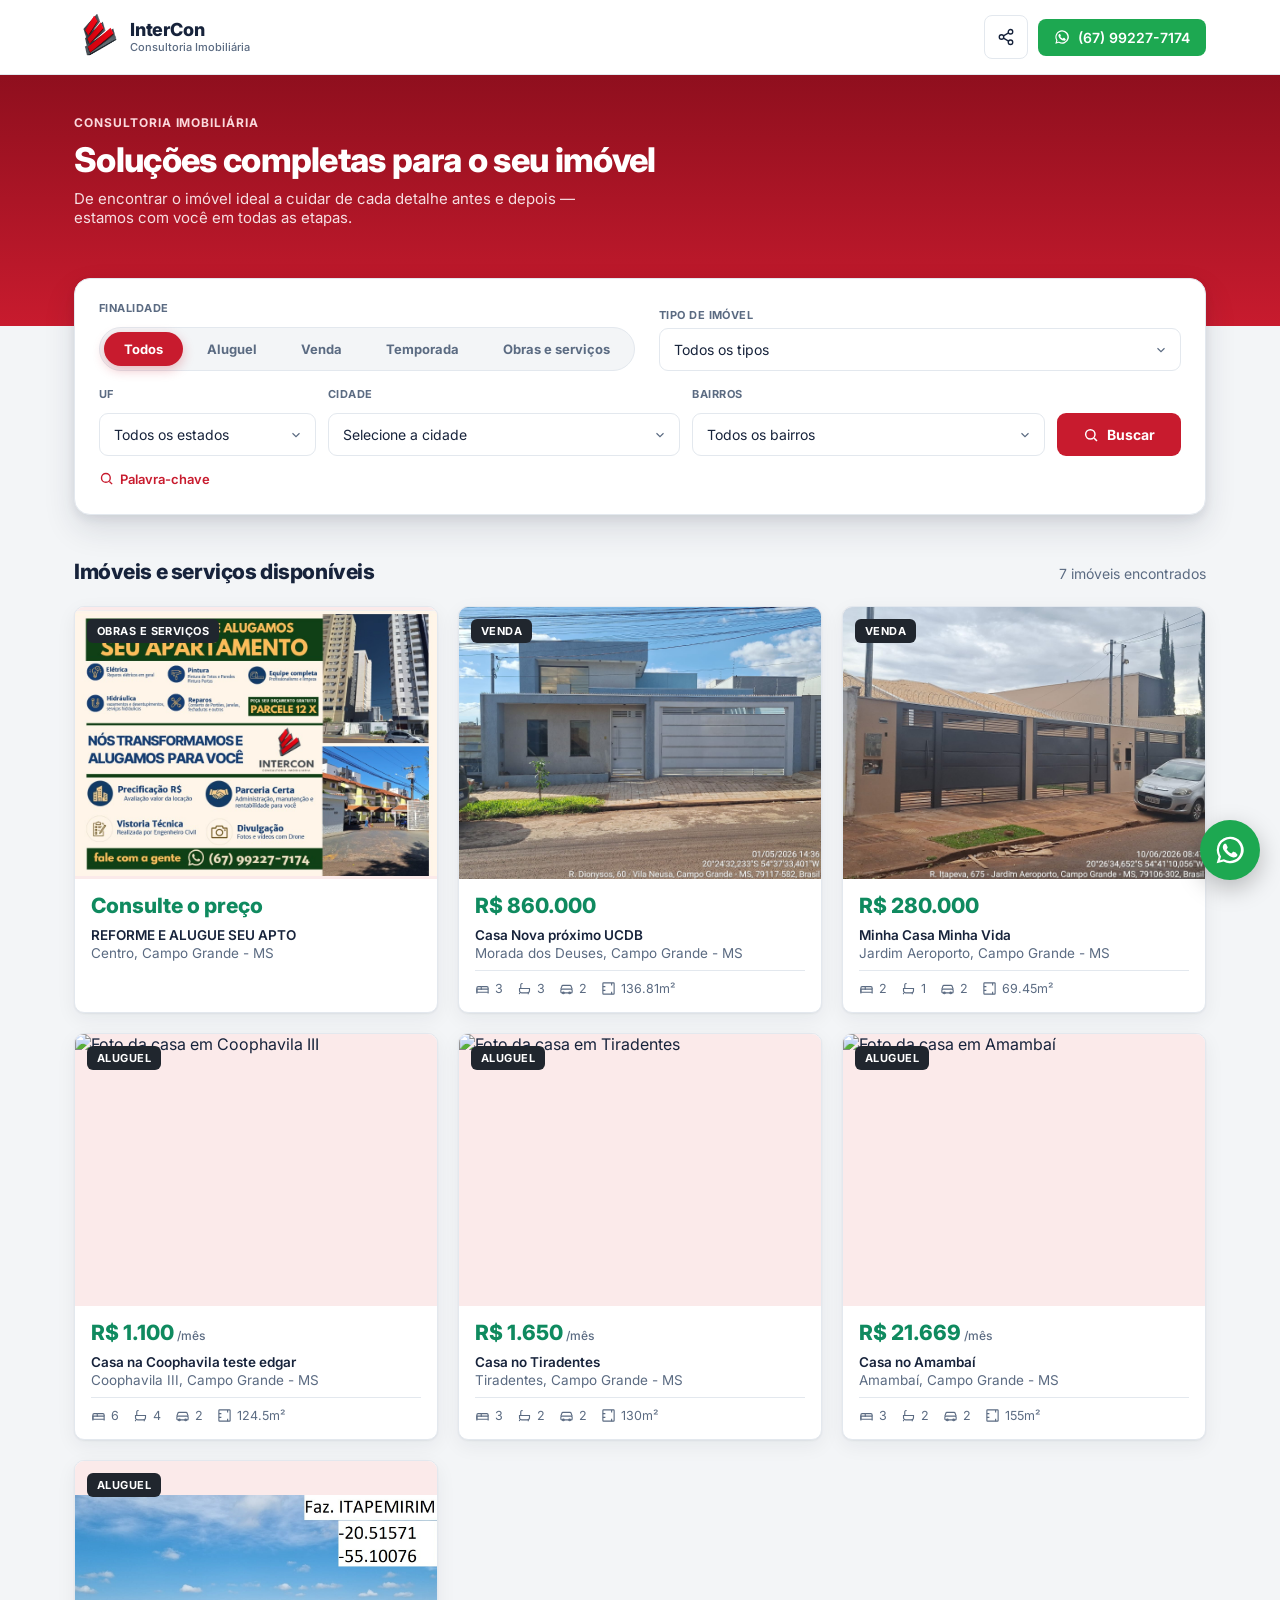
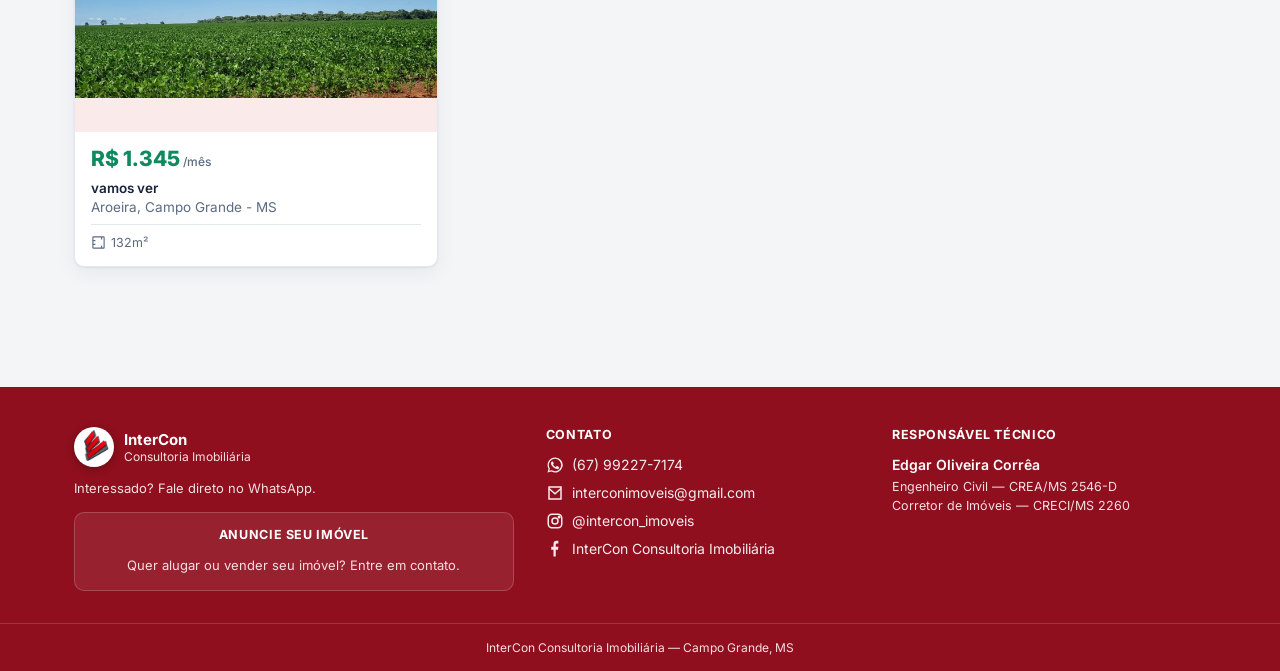
==== index.html @ 5b11b713 "Adiciona botao de compartilhar link antes do WhatsApp no cabecalho (site e anuncio)" ====
<!DOCTYPE html>
<html lang="pt-BR">
<head>
<meta charset="UTF-8">
<meta name="viewport" content="width=device-width, initial-scale=1.0">
<title>InterCon Consultoria Imobiliária — Imóveis e serviços disponíveis</title>
<meta property="og:title" content="InterCon Consultoria Imobiliária — Imóveis e serviços disponíveis">
<meta property="og:site_name" content="InterCon Consultoria Imobiliária">
<meta property="og:image" content="https://rafaelcorrea2308-cmd.github.io/intercon-imoveis/assets/logo-share.png">
<meta property="og:image:width" content="1200">
<meta property="og:image:height" content="1200">
<meta property="og:type" content="website">
<meta name="description" content="Imóveis e serviços disponíveis. Veja fotos, preços e fale direto no WhatsApp.">
<link rel="icon" type="image/svg+xml" href="logo.svg">
<link rel="preconnect" href="https://fonts.googleapis.com">
<link href="https://fonts.googleapis.com/css2?family=Inter:wght@400;500;600;700;800&display=swap" rel="stylesheet">
<link rel="stylesheet" href="style.css?v=20260728f">
</head>
<body>
<header class="site-header">
<div class="container">
<a href="./" class="brand">
<img src="logo.svg" alt="InterCon Consultoria Imobiliária" class="logo-img">
<div class="name-block">
<div class="name">InterCon</div>
<div class="tagline">Consultoria Imobiliária</div>
</div>
</a>
<div class="header-actions">
<button type="button" class="btn-share-header" id="header-share" aria-label="Compartilhar link">
<svg viewBox="0 0 24 24"><circle cx="18" cy="5" r="3"/><circle cx="6" cy="12" r="3"/><circle cx="18" cy="19" r="3"/><path d="M8.6 13.5l6.8 3.9M15.4 6.6L8.6 10.5"/></svg>
</button>
<a class="btn-whatsapp" href="https://wa.me/5567992277174" target="_blank" rel="noopener">
<svg viewBox="0 0 24 24" fill="currentColor" stroke="none"><path d="M12 2a10 10 0 0 0-8.6 15L2 22l5.2-1.4A10 10 0 1 0 12 2zm0 18.2a8.2 8.2 0 0 1-4.2-1.1l-.3-.2-3 .8.8-2.9-.2-.3A8.2 8.2 0 1 1 12 20.2zm4.5-6.1c-.2-.1-1.4-.7-1.7-.8-.2-.1-.4-.1-.6.1-.2.2-.6.8-.8 1-.1.2-.3.2-.5.1-.2-.1-1-.4-2-1.2-.7-.6-1.2-1.4-1.4-1.6-.1-.2 0-.4.1-.5.1-.1.3-.3.4-.5.1-.1.2-.3.2-.4.1-.2 0-.3 0-.5s-.6-1.5-.9-2c-.2-.5-.4-.4-.6-.4h-.5c-.2 0-.5.1-.7.3-.2.2-.9.9-.9 2.2s1 2.6 1.1 2.7c.1.2 2 3 4.7 4.2.7.3 1.2.4 1.6.6.7.2 1.3.2 1.8.1.5-.1 1.4-.6 1.6-1.1.2-.5.2-1 .1-1.1-.1-.1-.2-.2-.5-.3z"/></svg>
(67) 99227-7174
</a>
</div>
</div>
</header>
<section class="hero">
<div class="container">
<span class="eyebrow">Consultoria imobiliária</span>
<h1>Soluções completas para o seu imóvel</h1>
<p>De encontrar o imóvel ideal a cuidar de cada detalhe antes e depois — estamos com você em todas as etapas.</p>
</div>
</section>
<div class="container">
<form class="search-card" id="search-form">
<div class="search-top-row">
<div class="field field-finalidade">
<label>Finalidade</label>
<div class="finalidade-tabs" id="finalidade-tabs">
<button type="button" class="finalidade-tab active" data-finalidade="Todos">Todos</button>
<button type="button" class="finalidade-tab" data-finalidade="Aluguel">Aluguel</button>
<button type="button" class="finalidade-tab" data-finalidade="Venda">Venda</button>
<button type="button" class="finalidade-tab" data-finalidade="Temporada">Temporada</button>
<button type="button" class="finalidade-tab" data-finalidade="Obras e serviços">Obras e serviços</button>
</div>
</div>
<div class="field field-tipo">
<label for="filter-tipo">Tipo de imóvel</label>
<select id="filter-tipo"><option value="">Todos os tipos</option></select>
</div>
</div>
<div class="search-fields">
<div class="field field-uf">
<label for="filter-uf">UF</label>
<select id="filter-uf"><option value="">Todos os estados</option></select>
</div>
<div class="field">
<label for="filter-cidade">Cidade</label>
<select id="filter-cidade"><option value="">Selecione a cidade</option></select>
</div>
<div class="field">
<label for="filter-bairro">Bairros</label>
<select id="filter-bairro"><option value="">Todos os bairros</option></select>
</div>
<button class="btn-search" type="submit">
<svg viewBox="0 0 24 24" fill="none" stroke="currentColor" stroke-width="2.2"><circle cx="11" cy="11" r="7"/><path d="M21 21l-4.3-4.3"/></svg>
Buscar
</button>
</div>
<div class="search-extra">
<button type="button" class="link-toggle" id="toggle-keyword">
<svg viewBox="0 0 24 24" fill="none" stroke="currentColor" stroke-width="2.2"><circle cx="11" cy="11" r="7"/><path d="M21 21l-4.3-4.3"/></svg>
Palavra-chave
</button>
<div class="field field-keyword" id="keyword-field" style="display:none;">
<input type="text" id="search" placeholder="Bairro, cidade ou título...">
</div>
</div>
</form>
</div>
<section class="listing-section" id="anuncios">
<div class="container">
<div class="listing-header">
<h2>Imóveis e serviços disponíveis</h2>
<div class="listing-count" id="listing-count"></div>
</div>
<div class="grid" id="grid"></div>
<div class="empty-state" id="empty-state" style="display:none;">Nenhum imóvel encontrado com esses filtros.</div>
</div>
</section>
<footer class="site-footer">
<div class="container footer-grid">
<div class="footer-col">
<div class="footer-brand">
<img src="logo.svg" alt="InterCon Consultoria Imobiliária">
<div>
<div class="footer-name">InterCon</div>
<div class="footer-tagline">Consultoria Imobiliária</div>
</div>
</div>
<p class="footer-note">Interessado? Fale direto no WhatsApp.</p>
        <div class="footer-cta">
            <h4>Anuncie seu imóvel</h4>
    <p class="footer-note">Quer alugar ou vender seu imóvel? Entre em contato.</p>
    </div>
</div>
<div class="footer-col">
<h4>Contato</h4>
<a class="footer-link" href="https://wa.me/5567992277174" target="_blank" rel="noopener">
<svg viewBox="0 0 24 24" fill="currentColor" stroke="none"><path d="M12 2a10 10 0 0 0-8.6 15L2 22l5.2-1.4A10 10 0 1 0 12 2zm0 18.2a8.2 8.2 0 0 1-4.2-1.1l-.3-.2-3 .8.8-2.9-.2-.3A8.2 8.2 0 1 1 12 20.2zm4.5-6.1c-.2-.1-1.4-.7-1.7-.8-.2-.1-.4-.1-.6.1-.2.2-.6.8-.8 1-.1.2-.3.2-.5.1-.2-.1-1-.4-2-1.2-.7-.6-1.2-1.4-1.4-1.6-.1-.2 0-.4.1-.5.1-.1.3-.3.4-.5.1-.1.2-.3.2-.4.1-.2 0-.3 0-.5s-.6-1.5-.9-2c-.2-.5-.4-.4-.6-.4h-.5c-.2 0-.5.1-.7.3-.2.2-.9.9-.9 2.2s1 2.6 1.1 2.7c.1.2 2 3 4.7 4.2.7.3 1.2.4 1.6.6.7.2 1.3.2 1.8.1.5-.1 1.4-.6 1.6-1.1.2-.5.2-1 .1-1.1-.1-.1-.2-.2-.5-.3z"/></svg>
(67) 99227-7174
</a>
<a class="footer-link" href="https://mail.google.com/mail/?view=cm&fs=1&to=interconimoveis@gmail.com" target="_blank" rel="noopener">
<svg viewBox="0 0 24 24" fill="none" stroke="currentColor" stroke-width="2"><path d="M4 4h16v16H4z"/><path d="M4 6l8 7 8-7"/></svg>
interconimoveis@gmail.com
</a>
<a class="footer-link" href="https://instagram.com/intercon_imoveis" target="_blank" rel="noopener">
<svg viewBox="0 0 24 24" fill="none" stroke="currentColor" stroke-width="2"><rect x="3" y="3" width="18" height="18" rx="5"/><circle cx="12" cy="12" r="4"/><circle cx="17.5" cy="6.5" r="1"/></svg>
@intercon_imoveis
</a>
<a class="footer-link" href="https://www.facebook.com/share/1EBZejrCnC/" target="_blank" rel="noopener">
<svg viewBox="0 0 24 24" fill="currentColor" stroke="none"><path d="M13 22v-9h3l.5-4H13V6.5c0-1.16.32-1.95 2-1.95H16.5V1.1C16.2 1.07 15.19 1 14 1c-2.44 0-4 1.49-4 4.22V9H7v4h3v9h3z"/></svg>
InterCon Consultoria Imobiliária
</a>
</div>
<div class="footer-col">
<h4>Responsável técnico</h4>
<p class="footer-person">Edgar Oliveira Corrêa</p>
<p class="footer-cred">Engenheiro Civil — CREA/MS 2546-D</p>
<p class="footer-cred">Corretor de Imóveis — CRECI/MS 2260</p>
</div>
</div>
<div class="footer-bottom">InterCon Consultoria Imobiliária — Campo Grande, MS</div>
</footer>
<a class="wa-float" href="https://wa.me/5567992277174" target="_blank" rel="noopener" aria-label="Falar no WhatsApp">
<svg viewBox="0 0 24 24" fill="currentColor" stroke="none"><path d="M12 2a10 10 0 0 0-8.6 15L2 22l5.2-1.4A10 10 0 1 0 12 2zm0 18.2a8.2 8.2 0 0 1-4.2-1.1l-.3-.2-3 .8.8-2.9-.2-.3A8.2 8.2 0 1 1 12 20.2zm4.5-6.1c-.2-.1-1.4-.7-1.7-.8-.2-.1-.4-.1-.6.1-.2.2-.6.8-.8 1-.1.2-.3.2-.5.1-.2-.1-1-.4-2-1.2-.7-.6-1.2-1.4-1.4-1.6-.1-.2 0-.4.1-.5.1-.1.3-.3.4-.5.1-.1.2-.3.2-.4.1-.2 0-.3 0-.5s-.6-1.5-.9-2c-.2-.5-.4-.4-.6-.4h-.5c-.2 0-.5.1-.7.3-.2.2-.9.9-.9 2.2s1 2.6 1.1 2.7c.1.2 2 3 4.7 4.2.7.3 1.2.4 1.6.6.7.2 1.3.2 1.8.1.5-.1 1.4-.6 1.6-1.1.2-.5.2-1 .1-1.1-.1-.1-.2-.2-.5-.3z"/></svg>
</a>
<script src="script.js"></script>
<script>initIndexPage();</script>
</body>
</html>
---- style.css ----
:root { --bg: #F3F5F7; --surface: #FFFFFF; --ink: #17233B; --ink-soft: #5B6B82; --line: #E3E8EE; --red: #C81B2E; --red-dark: #8F0F1E; --red-pale: #FBEAEA; --price: #0F8A5F; --badge: #20262E; --radius: 10px; --shadow: 0 1px 2px rgba(23,35,59,0.06), 0 6px 20px rgba(23,35,59,0.06); --shadow-hover: 0 4px 10px rgba(23,35,59,0.08), 0 14px 32px rgba(23,35,59,0.12); }  * { box-sizing: border-box; }  html { overflow-x: hidden; }  body { margin: 0; background: var(--bg); color: var(--ink); font-family: 'Inter', system-ui, sans-serif; -webkit-font-smoothing: antialiased; overflow-x: hidden; }  h1, h2, h3 { font-family: 'Inter', system-ui, sans-serif; font-weight: 800; letter-spacing: -0.02em; color: var(--ink); margin: 0; }  a { color: inherit; text-decoration: none; } button { font-family: inherit; cursor: pointer; }  .container { max-width: 1180px; margin: 0 auto; padding: 0 24px; }  /* ---------- Header ---------- */ .site-header { background: var(--surface); border-bottom: 1px solid var(--line); position: sticky; top: 0; z-index: 20; } .site-header .container { display: flex; align-items: center; justify-content: space-between; padding-top: 14px; padding-bottom: 14px; gap: 16px; } .brand { display: flex; align-items: center; gap: 10px; min-width: 0; } .brand .logo-img { width: 46px; height: 46px; flex-shrink: 0; } .brand .name-block { line-height: 1.15; min-width: 0; } .brand .name { font-size: 18px; font-weight: 800; letter-spacing: -0.01em; } .brand .tagline { font-size: 11px; color: var(--ink-soft); font-weight: 500; }  .header-actions { display: flex; align-items: center; gap: 10px; flex-shrink: 0; } .btn-share-header { display: flex; align-items: center; justify-content: center; width: 44px; height: 44px; border-radius: 8px; border: 1.5px solid var(--line); background: var(--surface); color: var(--ink); flex-shrink: 0; } .btn-share-header svg { width: 18px; height: 18px; stroke: currentColor; fill: none; stroke-width: 1.8; } .btn-share-header:hover { background: var(--bg); } .btn-whatsapp { display: flex; align-items: center; gap: 8px; background: #1DA851; color: #fff; padding: 10px 16px; border-radius: 8px; font-weight: 600; font-size: 14px; border: none; white-space: nowrap; } .btn-whatsapp:hover { background: #178c43; } .btn-whatsapp svg { width: 16px; height: 16px; flex-shrink: 0; }  /* ---------- Hero + search bar ---------- */ .hero { background: linear-gradient(180deg, var(--red-dark) 0%, var(--red) 100%); padding: 40px 0 84px; } .hero .eyebrow { font-size: 12px; font-weight: 700; letter-spacing: 0.08em; text-transform: uppercase; color: #FBD8DC; margin-bottom: 10px; display: block; } .hero h1 { color: #fff; font-size: 34px; max-width: 640px; line-height: 1.15; } .hero p { color: #F6DEE1; margin-top: 10px; font-size: 15px; max-width: 560px; }  .search-card { position: relative; z-index: 1; background: var(--surface); border-radius: 16px; box-shadow: var(--shadow-hover); padding: 22px 24px 24px; margin-top: -48px; border: 1px solid var(--line); }  .search-top-row { display: flex; gap: 24px; align-items: end; margin-bottom: 16px; } .field-finalidade { flex: 0 0 auto; min-width: 0; } .field-tipo { flex: 1 1 auto; min-width: 0; }  .field-finalidade > label, .search-fields .field label { font-size: 11px; font-weight: 700; text-transform: uppercase; letter-spacing: 0.04em; color: var(--ink-soft); display: block; margin-bottom: 6px; }  .finalidade-tabs { display: inline-flex; gap: 4px; background: var(--bg); border: 1px solid var(--line); border-radius: 999px; padding: 4px; } .finalidade-tab { font-family: inherit; padding: 9px 20px; border-radius: 999px; border: none; background: transparent; color: var(--ink-soft); font-weight: 700; font-size: 13px; transition: all 0.15s ease; } .finalidade-tab:hover { color: var(--red); } .finalidade-tab.active { background: var(--red); color: #fff; box-shadow: 0 4px 12px rgba(200,27,46,0.28); }  .search-fields { display: grid; grid-template-columns: minmax(0,0.8fr) minmax(0,1.3fr) minmax(0,1.3fr) auto; gap: 12px; align-items: end; } .search-fields > * { min-width: 0; } .field { display: flex; flex-direction: column; gap: 6px; min-width: 0; } .field label { font-size: 11px; font-weight: 700; text-transform: uppercase; letter-spacing: 0.04em; color: var(--ink-soft); } .field input, .field select { font-family: inherit; font-size: 14px; padding: 12px 14px; border: 1.5px solid var(--line); border-radius: 9px; background: var(--surface); color: var(--ink); transition: border-color 0.15s ease, box-shadow 0.15s ease; appearance: none; min-width: 0; width: 100%; } .field select { background-image: url("data:image/svg+xml;utf8,<svg xmlns='http://www.w3.org/2000/svg' width='14' height='14' viewBox='0 0 24 24' fill='none' stroke='%235B6B82' stroke-width='2'><path d='M6 9l6 6 6-6'/></svg>"); background-repeat: no-repeat; background-position: right 12px center; padding-right: 34px; } .field input:focus, .field select:focus { outline: none; border-color: var(--red); box-shadow: 0 0 0 3px rgba(200,27,46,0.12); } .btn-search { display: flex; align-items: center; justify-content: center; gap: 8px; background: var(--red); color: #fff; border: none; border-radius: 9px; padding: 13px 26px; font-weight: 700; font-size: 14px; white-space: nowrap; transition: background 0.15s ease, transform 0.15s ease; min-width: 0; } .btn-search svg { width: 16px; height: 16px; flex-shrink: 0; } .btn-search:hover { background: var(--red-dark); transform: translateY(-1px); }  .search-extra { margin-top: 14px; } .link-toggle { background: none; border: none; color: var(--red); font-weight: 600; font-size: 13px; padding: 0; display: inline-flex; align-items: center; gap: 6px; } .link-toggle svg { width: 15px; height: 15px; flex-shrink: 0; } .link-toggle:hover { text-decoration: underline; } .field-keyword { margin-top: 10px; max-width: 360px; }  @media (max-width: 880px) { .search-top-row { flex-direction: column; align-items: stretch; } .field-finalidade .finalidade-tabs { display: flex; flex-wrap: wrap; row-gap: 6px; border-radius: 14px; } .finalidade-tab { flex: 1 1 30%; min-width: 30%; text-align: center; padding: 9px 4px; font-size: 12px; border-radius: 999px; } .search-fields { grid-template-columns: 1fr; } .hero h1 { font-size: 27px; } .field-keyword { max-width: 100%; } }  @media (max-width: 520px) { .site-header .container { flex-wrap: wrap; row-gap: 10px; } .header-actions { width: 100%; } .btn-whatsapp { flex: 1; justify-content: center; } .finalidade-tab { font-size: 11px; padding: 9px 2px; } }  /* ---------- Listing section ---------- */ .listing-section { padding: 44px 0 80px; } .listing-header { display: flex; align-items: baseline; justify-content: space-between; flex-wrap: wrap; gap: 8px; margin-bottom: 22px; } .listing-header h2 { font-size: 21px; } .listing-count { color: var(--ink-soft); font-size: 14px; }  .grid { display: grid; grid-template-columns: repeat(auto-fill, minmax(272px, 1fr)); gap: 20px; }  /* Card */ .card { background: var(--surface); border-radius: var(--radius); overflow: hidden; box-shadow: var(--shadow); transition: box-shadow 0.15s ease, transform 0.15s ease; display: flex; flex-direction: column; border: 1px solid var(--line); } .card:hover { box-shadow: var(--shadow-hover); transform: translateY(-2px); }  .photo-wrap { position: relative; aspect-ratio: 4 / 3; background: var(--red-pale); } .photo-wrap img { width: 100%; height: 100%; object-fit: contain; display: block; } .no-photo { width: 100%; height: 100%; display: flex; flex-direction: column; align-items: center; justify-content: center; gap: 6px; color: var(--red); opacity: 0.55; background: var(--red-pale); } .no-photo svg { width: 34px; height: 34px; stroke: currentColor; fill: none; stroke-width: 1.6; } .no-photo span { font-size: 12px; font-weight: 600; color: var(--ink-soft); opacity: 1; }  .badge-pill { position: absolute; top: 12px; left: 12px; background: var(--badge); color: #fff; font-size: 11px; font-weight: 700; letter-spacing: 0.04em; text-transform: uppercase; padding: 5px 10px; border-radius: 6px; } .card-body { padding: 14px 16px 16px; display: flex; flex-direction: column; gap: 8px; flex: 1; } .card-price { font-size: 21px; font-weight: 800; color: var(--price); } .card-price span { font-size: 12px; font-weight: 500; color: var(--ink-soft); } .card-address { font-size: 13.5px; color: var(--ink-soft); line-height: 1.35; } .card-address strong { color: var(--ink); font-weight: 600; }  .spec-row { display: flex; gap: 14px; margin-top: auto; padding-top: 10px; border-top: 1px solid var(--line); } .spec-row .spec { display: flex; align-items: center; gap: 5px; font-size: 12.5px; color: var(--ink-soft); } .spec-row svg { width: 15px; height: 15px; stroke: var(--ink-soft); fill: none; stroke-width: 1.8; }  .empty-state { padding: 60px 20px; text-align: center; color: var(--ink-soft); font-size: 14px; background: var(--surface); border-radius: var(--radius); border: 1px dashed var(--line); }  /* ---------- Detail page ---------- */ .breadcrumb { display: flex; gap: 6px; align-items: center; padding: 18px 0 4px; font-size: 13px; color: var(--ink-soft); } .breadcrumb a:hover { color: var(--red); }  .detail-grid { display: grid; grid-template-columns: 1.5fr 1fr; gap: 28px; padding: 16px 0 80px; align-items: start; } @media (max-width: 860px) { .detail-grid { grid-template-columns: 1fr; } .hero h1 { font-size: 26px; } }  .gallery { border-radius: var(--radius); overflow: hidden; box-shadow: var(--shadow); position: relative; } .gallery img { width: 100%; height: 100%; object-fit: contain; display: block; } .gallery .badge-pill { top: 16px; left: 16px; }  .detail-title-block { background: var(--surface); border-radius: var(--radius); box-shadow: var(--shadow); padding: 22px 24px; margin-top: 20px; } .detail-title-block h1 { font-size: 24px; margin-bottom: 14px; }  .detail-spec-row { display: flex; gap: 24px; flex-wrap: wrap; padding: 16px 0; border-top: 1px solid var(--line); border-bottom: 1px solid var(--line); } .detail-spec-row .spec { display: flex; align-items: center; gap: 8px; font-size: 14px; color: var(--ink); } .detail-spec-row svg { width: 19px; height: 19px; stroke: var(--red); fill: none; stroke-width: 1.8; }  .descricao-block { margin-top: 20px; } .descricao-block h3 { font-size: 15px; margin-bottom: 8px; } .descricao-block p { font-size: 14.5px; line-height: 1.65; color: var(--ink-soft); }  /* Sidebar contact box */ .contact-box { background: var(--surface); border-radius: var(--radius); box-shadow: var(--shadow); padding: 22px; position: sticky; top: 88px; } .contact-box .price-row { display: flex; align-items: flex-start; justify-content: space-between; gap: 10px; flex-wrap: wrap; } .contact-box .price-big { font-size: 30px; font-weight: 800; color: var(--price); } .contact-box .price-big span { display: block; font-size: 12px; font-weight: 500; color: var(--ink-soft); margin-top: 2px; } .status-pill { display: inline-block; padding: 4px 12px; border-radius: 999px; font-size: 12px; font-weight: 700; color: #fff; white-space: nowrap; } .status-pill.status-on { background: #1DA851; } .status-pill.status-off { background: var(--red); } .contact-box .divider { height: 1px; background: var(--line); margin: 16px 0; } .contact-box .agent { display: flex; align-items: center; gap: 10px; margin-bottom: 16px; } .contact-box .agent .avatar-logo { width: 42px; height: 42px; flex-shrink: 0; } .contact-box .agent .info { font-size: 13px; line-height: 1.3; } .contact-box .agent .info strong { display: block; font-size: 14px; color: var(--ink); } .contact-box .btn { display: flex; align-items: center; justify-content: center; gap: 8px; width: 100%; padding: 13px; border-radius: 8px; font-weight: 700; font-size: 14px; border: none; margin-bottom: 10px; } .contact-box .btn svg { width: 17px; height: 17px; } .btn-wa { background: #1DA851; color: #fff; } .btn-wa:hover { background: #178c43; } .btn-call { background: var(--red-pale); color: var(--red-dark); } .btn-call:hover { background: #d7e9f8; } .btn-share { background: var(--surface); color: var(--ink); border: 1.5px solid var(--line); } .btn-share:hover { background: var(--bg); } .contact-box .ref { font-size: 11.5px; color: var(--ink-soft); text-align: center; margin-top: 4px; }  /* ---------- Footer ---------- */ .site-footer { background: var(--red-dark); color: #fff; padding: 40px 0 0; margin-top: 40px; font-size: 13px; } .footer-grid { display: grid; grid-template-columns: 1.4fr 1fr 1fr; gap: 32px; padding-bottom: 32px; } .footer-brand { display: flex; align-items: center; gap: 10px; margin-bottom: 12px; } .footer-brand img { width: 40px; height: 40px; flex-shrink: 0; background: #fff; border-radius: 50%; padding: 3px; box-shadow: 0 2px 8px rgba(0,0,0,0.28); } .footer-brand .footer-name { font-weight: 700; font-size: 15px; color: #fff; } .footer-brand .footer-tagline { font-size: 12px; color: #F6DEE1; } .footer-note { font-size: 13px; color: #F6DEE1; line-height: 1.5; max-width: 320px; margin: 0; } .footer-cta {   margin-top: 14px; padding: 14px 16px; background: rgba(255,255,255,0.08); border: 1px solid rgba(255,255,255,0.18); border-radius: var(--radius); text-align: center; } .footer-cta h4 { margin: 0 0 6px; text-wrap: balance; } .footer-cta p { margin: 0; max-width: none; text-wrap: balance; } .site-footer h4 { color: #fff; font-size: 12.5px; text-transform: uppercase; letter-spacing: 0.05em; margin: 0 0 14px; } .footer-link { display: flex; align-items: center; gap: 8px; color: #fff; font-size: 14px; margin-bottom: 10px; opacity: 0.92; } .footer-link svg { width: 18px; height: 18px; flex-shrink: 0; } .footer-link:hover { opacity: 1; text-decoration: underline; } .footer-link.disabled { opacity: 0.55; pointer-events: none; } .footer-person { font-weight: 600; font-size: 14px; margin: 0 0 6px; color: #fff; } .footer-cred { font-size: 12.5px; color: #F6DEE1; margin: 0 0 4px; } .footer-bottom { border-top: 1px solid rgba(255,255,255,0.15); padding: 16px 24px; font-size: 12px; color: #F6DEE1; text-align: center; } @media (max-width: 780px) { .footer-grid { grid-template-columns: 1fr; gap: 24px; } }   /* ---------- Floating WhatsApp button ---------- */ .wa-float { position: fixed; right: 20px; bottom: 20px; width: 60px; height: 60px; background: #1DA851; border-radius: 50%; display: flex; align-items: center; justify-content: center; box-shadow: 0 8px 24px rgba(0,0,0,0.25); z-index: 999; animation: wa-float-pulse 1.8s ease-in-out infinite; } .wa-float svg { width: 32px; height: 32px; fill: #fff; flex-shrink: 0; } .wa-float:hover { background: #178c43; } @keyframes wa-float-pulse { 0% { transform: scale(1); box-shadow: 0 8px 24px rgba(0,0,0,0.2), 0 0 0 0 rgba(29,168,81,0.45); } 50% { transform: scale(1.06); box-shadow: 0 10px 28px rgba(0,0,0,0.22), 0 0 0 14px rgba(29,168,81,0); } 100% { transform: scale(1); box-shadow: 0 8px 24px rgba(0,0,0,0.2), 0 0 0 0 rgba(29,168,81,0); } } @media (max-width: 520px) { .wa-float { width: 52px; height: 52px; right: 14px; bottom: 14px; } .wa-float svg { width: 27px; height: 27px; } }  :focus-visible { outline: 2px solid var(--red); outline-offset: 2px; }  .carousel { position: relative; overflow: hidden; border-radius: 12px; background: #000; } .carousel-track { display: flex; transition: transform .35s ease; } .carousel-track .slide { flex: 0 0 100%; aspect-ratio: 4 / 3; } .carousel-track .slide img, .carousel-track .slide video { width: 100%; height: 100%; object-fit: contain; display: block; } .carousel-arrow { position: absolute; top: 50%; transform: translateY(-50%); background: rgba(0,0,0,.5); color: #fff; border: none; width: 36px; height: 36px; border-radius: 50%; cursor: pointer; font-size: 16px; } .carousel-arrow.prev { left: 10px; } .carousel-arrow.next { right: 10px; } .carousel-dots { position: absolute; bottom: 10px; left: 0; right: 0; display: flex; justify-content: center; gap: 6px; } .carousel-dot { width: 8px; height: 8px; border-radius: 50%; background: rgba(255,255,255,.5); border: none; cursor: pointer; padding: 0; } .carousel-dot.active { background: #fff; }  .carousel-track .slide { cursor: zoom-in; } .lightbox { position: fixed; inset: 0; background: rgba(0,0,0,.92); display: none; align-items: center; justify-content: center; z-index: 2000; } .lightbox.open { display: flex; } .lightbox-track { display: flex; transition: transform .35s ease; width: 100%; height: 100%; } .lightbox-track .slide { flex: 0 0 100%; display: flex; align-items: center; justify-content: center; cursor: default; } .lightbox-track .slide img, .lightbox-track .slide video { max-width: 92vw; max-height: 92vh; width: auto; height: auto; object-fit: contain; } .lightbox-close { position: absolute; top: 16px; right: 20px; background: transparent; color: #fff; border: none; font-size: 32px; cursor: pointer; line-height: 1; z-index: 2001; } .lightbox-arrow { position: absolute; top: 50%; transform: translateY(-50%); background: rgba(255,255,255,.15); color: #fff; border: none; width: 44px; height: 44px; border-radius: 50%; cursor: pointer; font-size: 18px; z-index: 2001; } .lightbox-arrow.prev { left: 16px; } .lightbox-arrow.next { right: 16px; } @media (max-width: 520px) { .lightbox-arrow { width: 36px; height: 36px; font-size: 15px; } }   /* Bloco de localizacao (mapa) na pagina do anuncio */ .location-block { margin-top: 20px; } .location-block h3 { font-size: 15px; margin: 0; } .location-head { display: flex; align-items: center; justify-content: space-between; flex-wrap: wrap; gap: 8px; margin-bottom: 8px; } .location-address { display: flex; align-items: center; gap: 6px; font-size: 13px; color: var(--ink-soft); } .location-address svg { width: 13px; height: 13px; flex-shrink: 0; fill: var(--ink-soft); } @media (max-width: 480px) { .location-head { flex-direction: column; align-items: flex-start; } } .map-thumb-wrap { position: relative; border-radius: var(--radius); overflow: hidden; height: 220px; border: 1px solid var(--line); background: var(--surface); } .map-thumb-wrap iframe { width: 100%; height: 100%; border: 0; display: block; pointer-events: none; } .map-thumb-link { position: absolute; inset: 0; } .map-thumb-badge { position: absolute; right: 12px; bottom: 12px; background: #fff; color: var(--ink); font-size: 13px; font-weight: 600; padding: 8px 14px; border-radius: 20px; box-shadow: var(--shadow-hover); pointer-events: none; }
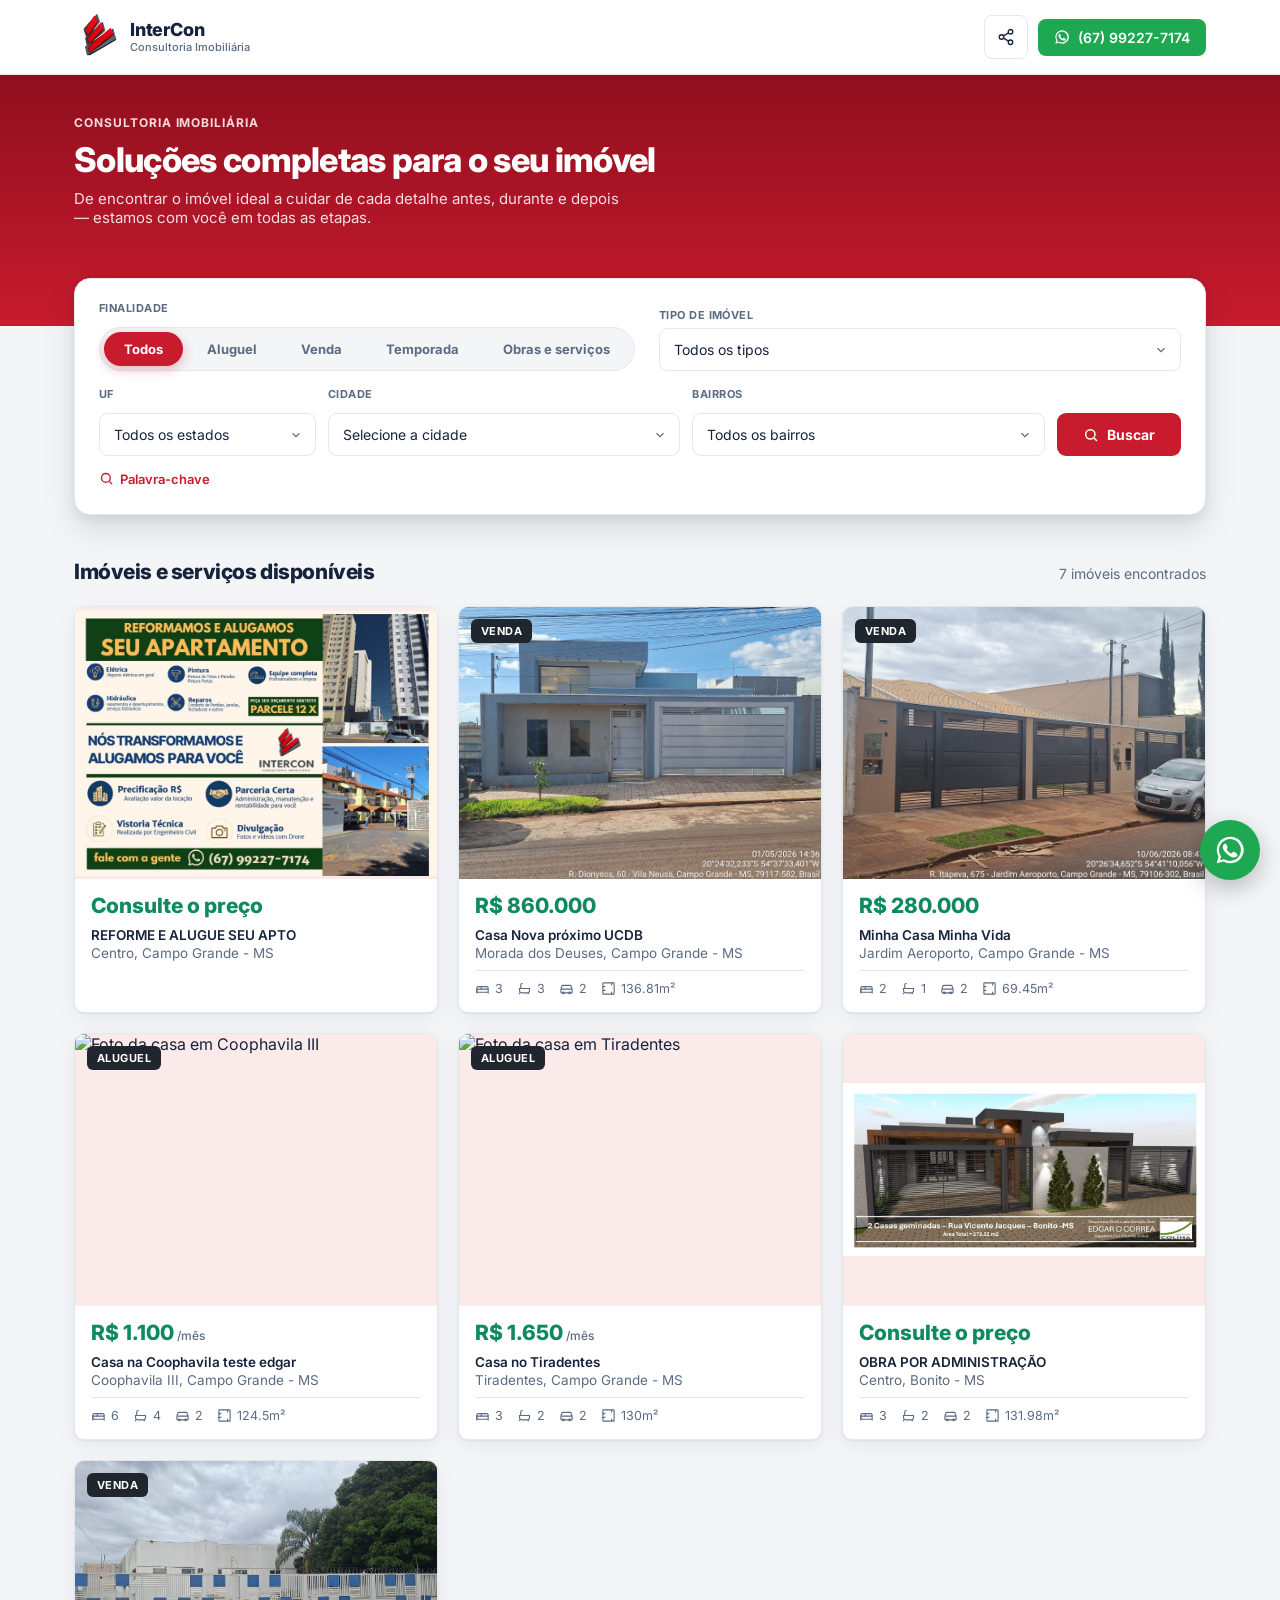
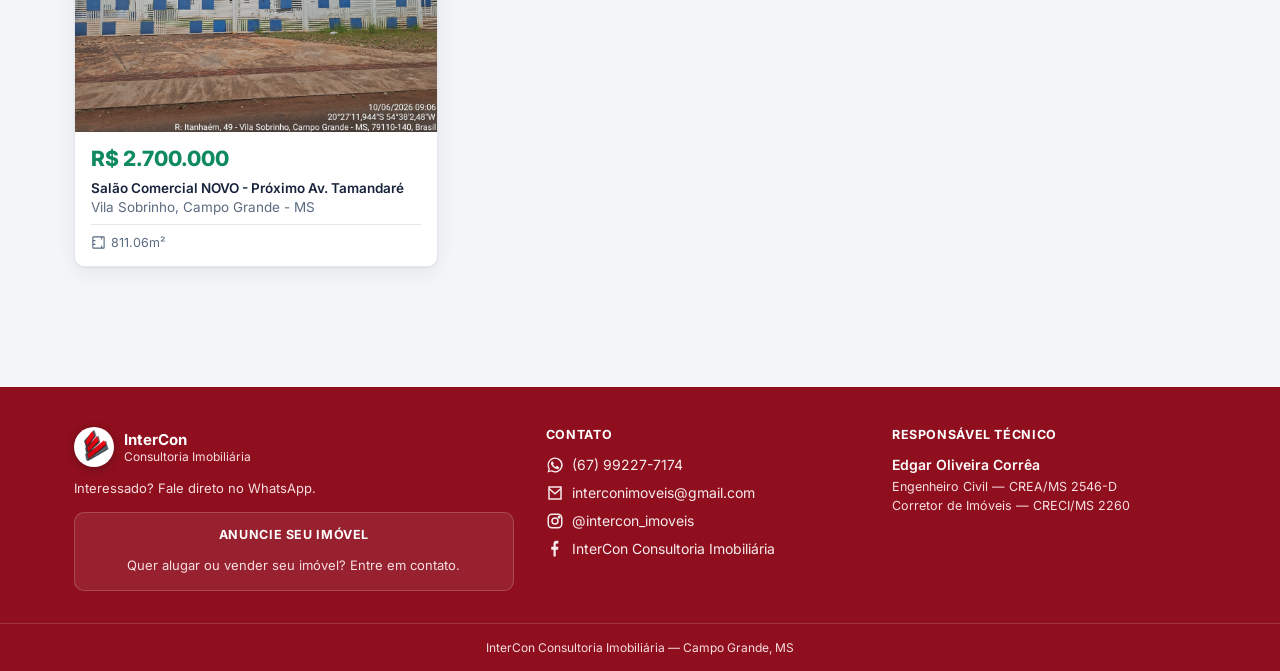
==== commit f6dc8210: "Atualiza frase da pagina inicial: adiciona 'durante'" ====
--- a/index.html
+++ b/index.html
@@ -14,7 +14,7 @@
 <link rel="icon" type="image/svg+xml" href="logo.svg">
 <link rel="preconnect" href="https://fonts.googleapis.com">
 <link href="https://fonts.googleapis.com/css2?family=Inter:wght@400;500;600;700;800&display=swap" rel="stylesheet">
-<link rel="stylesheet" href="style.css?v=20260728f">
+<link rel="stylesheet" href="style.css?v=20260728g">
 </head>
 <body>
 <header class="site-header">
@@ -41,7 +41,7 @@
 <div class="container">
 <span class="eyebrow">Consultoria imobiliária</span>
 <h1>Soluções completas para o seu imóvel</h1>
-<p>De encontrar o imóvel ideal a cuidar de cada detalhe antes e depois — estamos com você em todas as etapas.</p>
+<p>De encontrar o imóvel ideal a cuidar de cada detalhe antes, durante e depois — estamos com você em todas as etapas.</p>
 </div>
 </section>
 <div class="container">
--- a/style.css
+++ b/style.css
@@ -1 +1 @@
-:root { --bg: #F3F5F7; --surface: #FFFFFF; --ink: #17233B; --ink-soft: #5B6B82; --line: #E3E8EE; --red: #C81B2E; --red-dark: #8F0F1E; --red-pale: #FBEAEA; --price: #0F8A5F; --badge: #20262E; --radius: 10px; --shadow: 0 1px 2px rgba(23,35,59,0.06), 0 6px 20px rgba(23,35,59,0.06); --shadow-hover: 0 4px 10px rgba(23,35,59,0.08), 0 14px 32px rgba(23,35,59,0.12); }  * { box-sizing: border-box; }  html { overflow-x: hidden; }  body { margin: 0; background: var(--bg); color: var(--ink); font-family: 'Inter', system-ui, sans-serif; -webkit-font-smoothing: antialiased; overflow-x: hidden; }  h1, h2, h3 { font-family: 'Inter', system-ui, sans-serif; font-weight: 800; letter-spacing: -0.02em; color: var(--ink); margin: 0; }  a { color: inherit; text-decoration: none; } button { font-family: inherit; cursor: pointer; }  .container { max-width: 1180px; margin: 0 auto; padding: 0 24px; }  /* ---------- Header ---------- */ .site-header { background: var(--surface); border-bottom: 1px solid var(--line); position: sticky; top: 0; z-index: 20; } .site-header .container { display: flex; align-items: center; justify-content: space-between; padding-top: 14px; padding-bottom: 14px; gap: 16px; } .brand { display: flex; align-items: center; gap: 10px; min-width: 0; } .brand .logo-img { width: 46px; height: 46px; flex-shrink: 0; } .brand .name-block { line-height: 1.15; min-width: 0; } .brand .name { font-size: 18px; font-weight: 800; letter-spacing: -0.01em; } .brand .tagline { font-size: 11px; color: var(--ink-soft); font-weight: 500; }  .header-actions { display: flex; align-items: center; gap: 10px; flex-shrink: 0; } .btn-share-header { display: flex; align-items: center; justify-content: center; width: 44px; height: 44px; border-radius: 8px; border: 1.5px solid var(--line); background: var(--surface); color: var(--ink); flex-shrink: 0; } .btn-share-header svg { width: 18px; height: 18px; stroke: currentColor; fill: none; stroke-width: 1.8; } .btn-share-header:hover { background: var(--bg); } .btn-whatsapp { display: flex; align-items: center; gap: 8px; background: #1DA851; color: #fff; padding: 10px 16px; border-radius: 8px; font-weight: 600; font-size: 14px; border: none; white-space: nowrap; } .btn-whatsapp:hover { background: #178c43; } .btn-whatsapp svg { width: 16px; height: 16px; flex-shrink: 0; }  /* ---------- Hero + search bar ---------- */ .hero { background: linear-gradient(180deg, var(--red-dark) 0%, var(--red) 100%); padding: 40px 0 84px; } .hero .eyebrow { font-size: 12px; font-weight: 700; letter-spacing: 0.08em; text-transform: uppercase; color: #FBD8DC; margin-bottom: 10px; display: block; } .hero h1 { color: #fff; font-size: 34px; max-width: 640px; line-height: 1.15; } .hero p { color: #F6DEE1; margin-top: 10px; font-size: 15px; max-width: 560px; }  .search-card { position: relative; z-index: 1; background: var(--surface); border-radius: 16px; box-shadow: var(--shadow-hover); padding: 22px 24px 24px; margin-top: -48px; border: 1px solid var(--line); }  .search-top-row { display: flex; gap: 24px; align-items: end; margin-bottom: 16px; } .field-finalidade { flex: 0 0 auto; min-width: 0; } .field-tipo { flex: 1 1 auto; min-width: 0; }  .field-finalidade > label, .search-fields .field label { font-size: 11px; font-weight: 700; text-transform: uppercase; letter-spacing: 0.04em; color: var(--ink-soft); display: block; margin-bottom: 6px; }  .finalidade-tabs { display: inline-flex; gap: 4px; background: var(--bg); border: 1px solid var(--line); border-radius: 999px; padding: 4px; } .finalidade-tab { font-family: inherit; padding: 9px 20px; border-radius: 999px; border: none; background: transparent; color: var(--ink-soft); font-weight: 700; font-size: 13px; transition: all 0.15s ease; } .finalidade-tab:hover { color: var(--red); } .finalidade-tab.active { background: var(--red); color: #fff; box-shadow: 0 4px 12px rgba(200,27,46,0.28); }  .search-fields { display: grid; grid-template-columns: minmax(0,0.8fr) minmax(0,1.3fr) minmax(0,1.3fr) auto; gap: 12px; align-items: end; } .search-fields > * { min-width: 0; } .field { display: flex; flex-direction: column; gap: 6px; min-width: 0; } .field label { font-size: 11px; font-weight: 700; text-transform: uppercase; letter-spacing: 0.04em; color: var(--ink-soft); } .field input, .field select { font-family: inherit; font-size: 14px; padding: 12px 14px; border: 1.5px solid var(--line); border-radius: 9px; background: var(--surface); color: var(--ink); transition: border-color 0.15s ease, box-shadow 0.15s ease; appearance: none; min-width: 0; width: 100%; } .field select { background-image: url("data:image/svg+xml;utf8,<svg xmlns='http://www.w3.org/2000/svg' width='14' height='14' viewBox='0 0 24 24' fill='none' stroke='%235B6B82' stroke-width='2'><path d='M6 9l6 6 6-6'/></svg>"); background-repeat: no-repeat; background-position: right 12px center; padding-right: 34px; } .field input:focus, .field select:focus { outline: none; border-color: var(--red); box-shadow: 0 0 0 3px rgba(200,27,46,0.12); } .btn-search { display: flex; align-items: center; justify-content: center; gap: 8px; background: var(--red); color: #fff; border: none; border-radius: 9px; padding: 13px 26px; font-weight: 700; font-size: 14px; white-space: nowrap; transition: background 0.15s ease, transform 0.15s ease; min-width: 0; } .btn-search svg { width: 16px; height: 16px; flex-shrink: 0; } .btn-search:hover { background: var(--red-dark); transform: translateY(-1px); }  .search-extra { margin-top: 14px; } .link-toggle { background: none; border: none; color: var(--red); font-weight: 600; font-size: 13px; padding: 0; display: inline-flex; align-items: center; gap: 6px; } .link-toggle svg { width: 15px; height: 15px; flex-shrink: 0; } .link-toggle:hover { text-decoration: underline; } .field-keyword { margin-top: 10px; max-width: 360px; }  @media (max-width: 880px) { .search-top-row { flex-direction: column; align-items: stretch; } .field-finalidade .finalidade-tabs { display: flex; flex-wrap: wrap; row-gap: 6px; border-radius: 14px; } .finalidade-tab { flex: 1 1 30%; min-width: 30%; text-align: center; padding: 9px 4px; font-size: 12px; border-radius: 999px; } .search-fields { grid-template-columns: 1fr; } .hero h1 { font-size: 27px; } .field-keyword { max-width: 100%; } }  @media (max-width: 520px) { .site-header .container { flex-wrap: wrap; row-gap: 10px; } .header-actions { width: 100%; } .btn-whatsapp { flex: 1; justify-content: center; } .finalidade-tab { font-size: 11px; padding: 9px 2px; } }  /* ---------- Listing section ---------- */ .listing-section { padding: 44px 0 80px; } .listing-header { display: flex; align-items: baseline; justify-content: space-between; flex-wrap: wrap; gap: 8px; margin-bottom: 22px; } .listing-header h2 { font-size: 21px; } .listing-count { color: var(--ink-soft); font-size: 14px; }  .grid { display: grid; grid-template-columns: repeat(auto-fill, minmax(272px, 1fr)); gap: 20px; }  /* Card */ .card { background: var(--surface); border-radius: var(--radius); overflow: hidden; box-shadow: var(--shadow); transition: box-shadow 0.15s ease, transform 0.15s ease; display: flex; flex-direction: column; border: 1px solid var(--line); } .card:hover { box-shadow: var(--shadow-hover); transform: translateY(-2px); }  .photo-wrap { position: relative; aspect-ratio: 4 / 3; background: var(--red-pale); } .photo-wrap img { width: 100%; height: 100%; object-fit: contain; display: block; } .no-photo { width: 100%; height: 100%; display: flex; flex-direction: column; align-items: center; justify-content: center; gap: 6px; color: var(--red); opacity: 0.55; background: var(--red-pale); } .no-photo svg { width: 34px; height: 34px; stroke: currentColor; fill: none; stroke-width: 1.6; } .no-photo span { font-size: 12px; font-weight: 600; color: var(--ink-soft); opacity: 1; }  .badge-pill { position: absolute; top: 12px; left: 12px; background: var(--badge); color: #fff; font-size: 11px; font-weight: 700; letter-spacing: 0.04em; text-transform: uppercase; padding: 5px 10px; border-radius: 6px; } .card-body { padding: 14px 16px 16px; display: flex; flex-direction: column; gap: 8px; flex: 1; } .card-price { font-size: 21px; font-weight: 800; color: var(--price); } .card-price span { font-size: 12px; font-weight: 500; color: var(--ink-soft); } .card-address { font-size: 13.5px; color: var(--ink-soft); line-height: 1.35; } .card-address strong { color: var(--ink); font-weight: 600; }  .spec-row { display: flex; gap: 14px; margin-top: auto; padding-top: 10px; border-top: 1px solid var(--line); } .spec-row .spec { display: flex; align-items: center; gap: 5px; font-size: 12.5px; color: var(--ink-soft); } .spec-row svg { width: 15px; height: 15px; stroke: var(--ink-soft); fill: none; stroke-width: 1.8; }  .empty-state { padding: 60px 20px; text-align: center; color: var(--ink-soft); font-size: 14px; background: var(--surface); border-radius: var(--radius); border: 1px dashed var(--line); }  /* ---------- Detail page ---------- */ .breadcrumb { display: flex; gap: 6px; align-items: center; padding: 18px 0 4px; font-size: 13px; color: var(--ink-soft); } .breadcrumb a:hover { color: var(--red); }  .detail-grid { display: grid; grid-template-columns: 1.5fr 1fr; gap: 28px; padding: 16px 0 80px; align-items: start; } @media (max-width: 860px) { .detail-grid { grid-template-columns: 1fr; } .hero h1 { font-size: 26px; } }  .gallery { border-radius: var(--radius); overflow: hidden; box-shadow: var(--shadow); position: relative; } .gallery img { width: 100%; height: 100%; object-fit: contain; display: block; } .gallery .badge-pill { top: 16px; left: 16px; }  .detail-title-block { background: var(--surface); border-radius: var(--radius); box-shadow: var(--shadow); padding: 22px 24px; margin-top: 20px; } .detail-title-block h1 { font-size: 24px; margin-bottom: 14px; }  .detail-spec-row { display: flex; gap: 24px; flex-wrap: wrap; padding: 16px 0; border-top: 1px solid var(--line); border-bottom: 1px solid var(--line); } .detail-spec-row .spec { display: flex; align-items: center; gap: 8px; font-size: 14px; color: var(--ink); } .detail-spec-row svg { width: 19px; height: 19px; stroke: var(--red); fill: none; stroke-width: 1.8; }  .descricao-block { margin-top: 20px; } .descricao-block h3 { font-size: 15px; margin-bottom: 8px; } .descricao-block p { font-size: 14.5px; line-height: 1.65; color: var(--ink-soft); }  /* Sidebar contact box */ .contact-box { background: var(--surface); border-radius: var(--radius); box-shadow: var(--shadow); padding: 22px; position: sticky; top: 88px; } .contact-box .price-row { display: flex; align-items: flex-start; justify-content: space-between; gap: 10px; flex-wrap: wrap; } .contact-box .price-big { font-size: 30px; font-weight: 800; color: var(--price); } .contact-box .price-big span { display: block; font-size: 12px; font-weight: 500; color: var(--ink-soft); margin-top: 2px; } .status-pill { display: inline-block; padding: 4px 12px; border-radius: 999px; font-size: 12px; font-weight: 700; color: #fff; white-space: nowrap; } .status-pill.status-on { background: #1DA851; } .status-pill.status-off { background: var(--red); } .contact-box .divider { height: 1px; background: var(--line); margin: 16px 0; } .contact-box .agent { display: flex; align-items: center; gap: 10px; margin-bottom: 16px; } .contact-box .agent .avatar-logo { width: 42px; height: 42px; flex-shrink: 0; } .contact-box .agent .info { font-size: 13px; line-height: 1.3; } .contact-box .agent .info strong { display: block; font-size: 14px; color: var(--ink); } .contact-box .btn { display: flex; align-items: center; justify-content: center; gap: 8px; width: 100%; padding: 13px; border-radius: 8px; font-weight: 700; font-size: 14px; border: none; margin-bottom: 10px; } .contact-box .btn svg { width: 17px; height: 17px; } .btn-wa { background: #1DA851; color: #fff; } .btn-wa:hover { background: #178c43; } .btn-call { background: var(--red-pale); color: var(--red-dark); } .btn-call:hover { background: #d7e9f8; } .btn-share { background: var(--surface); color: var(--ink); border: 1.5px solid var(--line); } .btn-share:hover { background: var(--bg); } .contact-box .ref { font-size: 11.5px; color: var(--ink-soft); text-align: center; margin-top: 4px; }  /* ---------- Footer ---------- */ .site-footer { background: var(--red-dark); color: #fff; padding: 40px 0 0; margin-top: 40px; font-size: 13px; } .footer-grid { display: grid; grid-template-columns: 1.4fr 1fr 1fr; gap: 32px; padding-bottom: 32px; } .footer-brand { display: flex; align-items: center; gap: 10px; margin-bottom: 12px; } .footer-brand img { width: 40px; height: 40px; flex-shrink: 0; background: #fff; border-radius: 50%; padding: 3px; box-shadow: 0 2px 8px rgba(0,0,0,0.28); } .footer-brand .footer-name { font-weight: 700; font-size: 15px; color: #fff; } .footer-brand .footer-tagline { font-size: 12px; color: #F6DEE1; } .footer-note { font-size: 13px; color: #F6DEE1; line-height: 1.5; max-width: 320px; margin: 0; } .footer-cta {   margin-top: 14px; padding: 14px 16px; background: rgba(255,255,255,0.08); border: 1px solid rgba(255,255,255,0.18); border-radius: var(--radius); text-align: center; } .footer-cta h4 { margin: 0 0 6px; text-wrap: balance; } .footer-cta p { margin: 0; max-width: none; text-wrap: balance; } .site-footer h4 { color: #fff; font-size: 12.5px; text-transform: uppercase; letter-spacing: 0.05em; margin: 0 0 14px; } .footer-link { display: flex; align-items: center; gap: 8px; color: #fff; font-size: 14px; margin-bottom: 10px; opacity: 0.92; } .footer-link svg { width: 18px; height: 18px; flex-shrink: 0; } .footer-link:hover { opacity: 1; text-decoration: underline; } .footer-link.disabled { opacity: 0.55; pointer-events: none; } .footer-person { font-weight: 600; font-size: 14px; margin: 0 0 6px; color: #fff; } .footer-cred { font-size: 12.5px; color: #F6DEE1; margin: 0 0 4px; } .footer-bottom { border-top: 1px solid rgba(255,255,255,0.15); padding: 16px 24px; font-size: 12px; color: #F6DEE1; text-align: center; } @media (max-width: 780px) { .footer-grid { grid-template-columns: 1fr; gap: 24px; } }   /* ---------- Floating WhatsApp button ---------- */ .wa-float { position: fixed; right: 20px; bottom: 20px; width: 60px; height: 60px; background: #1DA851; border-radius: 50%; display: flex; align-items: center; justify-content: center; box-shadow: 0 8px 24px rgba(0,0,0,0.25); z-index: 999; animation: wa-float-pulse 1.8s ease-in-out infinite; } .wa-float svg { width: 32px; height: 32px; fill: #fff; flex-shrink: 0; } .wa-float:hover { background: #178c43; } @keyframes wa-float-pulse { 0% { transform: scale(1); box-shadow: 0 8px 24px rgba(0,0,0,0.2), 0 0 0 0 rgba(29,168,81,0.45); } 50% { transform: scale(1.06); box-shadow: 0 10px 28px rgba(0,0,0,0.22), 0 0 0 14px rgba(29,168,81,0); } 100% { transform: scale(1); box-shadow: 0 8px 24px rgba(0,0,0,0.2), 0 0 0 0 rgba(29,168,81,0); } } @media (max-width: 520px) { .wa-float { width: 52px; height: 52px; right: 14px; bottom: 14px; } .wa-float svg { width: 27px; height: 27px; } }  :focus-visible { outline: 2px solid var(--red); outline-offset: 2px; }  .carousel { position: relative; overflow: hidden; border-radius: 12px; background: #000; } .carousel-track { display: flex; transition: transform .35s ease; } .carousel-track .slide { flex: 0 0 100%; aspect-ratio: 4 / 3; } .carousel-track .slide img, .carousel-track .slide video { width: 100%; height: 100%; object-fit: contain; display: block; } .carousel-arrow { position: absolute; top: 50%; transform: translateY(-50%); background: rgba(0,0,0,.5); color: #fff; border: none; width: 36px; height: 36px; border-radius: 50%; cursor: pointer; font-size: 16px; } .carousel-arrow.prev { left: 10px; } .carousel-arrow.next { right: 10px; } .carousel-dots { position: absolute; bottom: 10px; left: 0; right: 0; display: flex; justify-content: center; gap: 6px; } .carousel-dot { width: 8px; height: 8px; border-radius: 50%; background: rgba(255,255,255,.5); border: none; cursor: pointer; padding: 0; } .carousel-dot.active { background: #fff; }  .carousel-track .slide { cursor: zoom-in; } .lightbox { position: fixed; inset: 0; background: rgba(0,0,0,.92); display: none; align-items: center; justify-content: center; z-index: 2000; } .lightbox.open { display: flex; } .lightbox-track { display: flex; transition: transform .35s ease; width: 100%; height: 100%; } .lightbox-track .slide { flex: 0 0 100%; display: flex; align-items: center; justify-content: center; cursor: default; } .lightbox-track .slide img, .lightbox-track .slide video { max-width: 92vw; max-height: 92vh; width: auto; height: auto; object-fit: contain; } .lightbox-close { position: absolute; top: 16px; right: 20px; background: transparent; color: #fff; border: none; font-size: 32px; cursor: pointer; line-height: 1; z-index: 2001; } .lightbox-arrow { position: absolute; top: 50%; transform: translateY(-50%); background: rgba(255,255,255,.15); color: #fff; border: none; width: 44px; height: 44px; border-radius: 50%; cursor: pointer; font-size: 18px; z-index: 2001; } .lightbox-arrow.prev { left: 16px; } .lightbox-arrow.next { right: 16px; } @media (max-width: 520px) { .lightbox-arrow { width: 36px; height: 36px; font-size: 15px; } }   /* Bloco de localizacao (mapa) na pagina do anuncio */ .location-block { margin-top: 20px; } .location-block h3 { font-size: 15px; margin: 0; } .location-head { display: flex; align-items: center; justify-content: space-between; flex-wrap: wrap; gap: 8px; margin-bottom: 8px; } .location-address { display: flex; align-items: center; gap: 6px; font-size: 13px; color: var(--ink-soft); } .location-address svg { width: 13px; height: 13px; flex-shrink: 0; fill: var(--ink-soft); } @media (max-width: 480px) { .location-head { flex-direction: column; align-items: flex-start; } } .map-thumb-wrap { position: relative; border-radius: var(--radius); overflow: hidden; height: 220px; border: 1px solid var(--line); background: var(--surface); } .map-thumb-wrap iframe { width: 100%; height: 100%; border: 0; display: block; pointer-events: none; } .map-thumb-link { position: absolute; inset: 0; } .map-thumb-badge { position: absolute; right: 12px; bottom: 12px; background: #fff; color: var(--ink); font-size: 13px; font-weight: 600; padding: 8px 14px; border-radius: 20px; box-shadow: var(--shadow-hover); pointer-events: none; }
+:root { --bg: #F3F5F7; --surface: #FFFFFF; --ink: #17233B; --ink-soft: #5B6B82; --line: #E3E8EE; --red: #C81B2E; --red-dark: #8F0F1E; --red-pale: #FBEAEA; --price: #0F8A5F; --badge: #20262E; --radius: 10px; --shadow: 0 1px 2px rgba(23,35,59,0.06), 0 6px 20px rgba(23,35,59,0.06); --shadow-hover: 0 4px 10px rgba(23,35,59,0.08), 0 14px 32px rgba(23,35,59,0.12); }  * { box-sizing: border-box; }  html { overflow-x: hidden; }  body { margin: 0; background: var(--bg); color: var(--ink); font-family: 'Inter', system-ui, sans-serif; -webkit-font-smoothing: antialiased; overflow-x: hidden; }  h1, h2, h3 { font-family: 'Inter', system-ui, sans-serif; font-weight: 800; letter-spacing: -0.02em; color: var(--ink); margin: 0; }  a { color: inherit; text-decoration: none; } button { font-family: inherit; cursor: pointer; }  .container { max-width: 1180px; margin: 0 auto; padding: 0 24px; }  /* ---------- Header ---------- */ .site-header { background: var(--surface); border-bottom: 1px solid var(--line); position: sticky; top: 0; z-index: 20; } .site-header .container { display: flex; align-items: center; justify-content: space-between; padding-top: 14px; padding-bottom: 14px; gap: 16px; } .brand { display: flex; align-items: center; gap: 10px; min-width: 0; } .brand .logo-img { width: 46px; height: 46px; flex-shrink: 0; } .brand .name-block { line-height: 1.15; min-width: 0; } .brand .name { font-size: 18px; font-weight: 800; letter-spacing: -0.01em; } .brand .tagline { font-size: 11px; color: var(--ink-soft); font-weight: 500; }  .header-actions { display: flex; align-items: center; gap: 10px; flex-shrink: 0; } .btn-share-header { display: flex; align-items: center; justify-content: center; width: 44px; height: 44px; border-radius: 8px; border: 1.5px solid var(--line); background: var(--surface); color: var(--ink); flex-shrink: 0; } .btn-share-header svg { width: 18px; height: 18px; stroke: currentColor; fill: none; stroke-width: 1.8; } .btn-share-header:hover { background: var(--bg); } .btn-whatsapp { display: flex; align-items: center; gap: 8px; background: #1DA851; color: #fff; padding: 10px 16px; border-radius: 8px; font-weight: 600; font-size: 14px; border: none; white-space: nowrap; } .btn-whatsapp:hover { background: #178c43; } .btn-whatsapp svg { width: 16px; height: 16px; flex-shrink: 0; }  /* ---------- Hero + search bar ---------- */ .hero { background: linear-gradient(180deg, var(--red-dark) 0%, var(--red) 100%); padding: 40px 0 84px; } .hero .eyebrow { font-size: 12px; font-weight: 700; letter-spacing: 0.08em; text-transform: uppercase; color: #FBD8DC; margin-bottom: 10px; display: block; } .hero h1 { color: #fff; font-size: 34px; max-width: 640px; line-height: 1.15; } .hero p { color: #F6DEE1; margin-top: 10px; font-size: 15px; max-width: 560px; }  .search-card { position: relative; z-index: 1; background: var(--surface); border-radius: 16px; box-shadow: var(--shadow-hover); padding: 22px 24px 24px; margin-top: -48px; border: 1px solid var(--line); }  .search-top-row { display: flex; gap: 24px; align-items: end; margin-bottom: 16px; } .field-finalidade { flex: 0 0 auto; min-width: 0; } .field-tipo { flex: 1 1 auto; min-width: 0; }  .field-finalidade > label, .search-fields .field label { font-size: 11px; font-weight: 700; text-transform: uppercase; letter-spacing: 0.04em; color: var(--ink-soft); display: block; margin-bottom: 6px; }  .finalidade-tabs { display: inline-flex; gap: 4px; background: var(--bg); border: 1px solid var(--line); border-radius: 999px; padding: 4px; } .finalidade-tab { font-family: inherit; padding: 9px 20px; border-radius: 999px; border: none; background: transparent; color: var(--ink-soft); font-weight: 700; font-size: 13px; transition: all 0.15s ease; } .finalidade-tab:hover { color: var(--red); } .finalidade-tab.active { background: var(--red); color: #fff; box-shadow: 0 4px 12px rgba(200,27,46,0.28); }  .search-fields { display: grid; grid-template-columns: minmax(0,0.8fr) minmax(0,1.3fr) minmax(0,1.3fr) auto; gap: 12px; align-items: end; } .search-fields > * { min-width: 0; } .field { display: flex; flex-direction: column; gap: 6px; min-width: 0; } .field label { font-size: 11px; font-weight: 700; text-transform: uppercase; letter-spacing: 0.04em; color: var(--ink-soft); } .field input, .field select { font-family: inherit; font-size: 14px; padding: 12px 14px; border: 1.5px solid var(--line); border-radius: 9px; background: var(--surface); color: var(--ink); transition: border-color 0.15s ease, box-shadow 0.15s ease; appearance: none; min-width: 0; width: 100%; } .field select { background-image: url("data:image/svg+xml;utf8,<svg xmlns='http://www.w3.org/2000/svg' width='14' height='14' viewBox='0 0 24 24' fill='none' stroke='%235B6B82' stroke-width='2'><path d='M6 9l6 6 6-6'/></svg>"); background-repeat: no-repeat; background-position: right 12px center; padding-right: 34px; } .field input:focus, .field select:focus { outline: none; border-color: var(--red); box-shadow: 0 0 0 3px rgba(200,27,46,0.12); } .btn-search { display: flex; align-items: center; justify-content: center; gap: 8px; background: var(--red); color: #fff; border: none; border-radius: 9px; padding: 13px 26px; font-weight: 700; font-size: 14px; white-space: nowrap; transition: background 0.15s ease, transform 0.15s ease; min-width: 0; } .btn-search svg { width: 16px; height: 16px; flex-shrink: 0; } .btn-search:hover { background: var(--red-dark); transform: translateY(-1px); }  .search-extra { margin-top: 14px; } .link-toggle { background: none; border: none; color: var(--red); font-weight: 600; font-size: 13px; padding: 0; display: inline-flex; align-items: center; gap: 6px; } .link-toggle svg { width: 15px; height: 15px; flex-shrink: 0; } .link-toggle:hover { text-decoration: underline; } .field-keyword { margin-top: 10px; max-width: 360px; }  @media (max-width: 880px) { .search-top-row { flex-direction: column; align-items: stretch; } .field-finalidade .finalidade-tabs { display: flex; flex-wrap: wrap; row-gap: 6px; border-radius: 14px; } .finalidade-tab { flex: 1 1 30%; min-width: 30%; text-align: center; padding: 9px 4px; font-size: 12px; border-radius: 999px; } .search-fields { grid-template-columns: 1fr; } .hero h1 { font-size: 27px; } .field-keyword { max-width: 100%; } }  @media (max-width: 520px) { .site-header .container { flex-wrap: wrap; row-gap: 10px; } .brand { width: 100%; justify-content: center; text-align: center; } .header-actions { width: 100%; } .btn-whatsapp { flex: 1; justify-content: center; } .finalidade-tab { font-size: 11px; padding: 9px 2px; } }  /* ---------- Listing section ---------- */ .listing-section { padding: 44px 0 80px; } .listing-header { display: flex; align-items: baseline; justify-content: space-between; flex-wrap: wrap; gap: 8px; margin-bottom: 22px; } .listing-header h2 { font-size: 21px; } .listing-count { color: var(--ink-soft); font-size: 14px; }  .grid { display: grid; grid-template-columns: repeat(auto-fill, minmax(272px, 1fr)); gap: 20px; }  /* Card */ .card { background: var(--surface); border-radius: var(--radius); overflow: hidden; box-shadow: var(--shadow); transition: box-shadow 0.15s ease, transform 0.15s ease; display: flex; flex-direction: column; border: 1px solid var(--line); } .card:hover { box-shadow: var(--shadow-hover); transform: translateY(-2px); }  .photo-wrap { position: relative; aspect-ratio: 4 / 3; background: var(--red-pale); } .photo-wrap img { width: 100%; height: 100%; object-fit: contain; display: block; } .no-photo { width: 100%; height: 100%; display: flex; flex-direction: column; align-items: center; justify-content: center; gap: 6px; color: var(--red); opacity: 0.55; background: var(--red-pale); } .no-photo svg { width: 34px; height: 34px; stroke: currentColor; fill: none; stroke-width: 1.6; } .no-photo span { font-size: 12px; font-weight: 600; color: var(--ink-soft); opacity: 1; }  .badge-pill { position: absolute; top: 12px; left: 12px; background: var(--badge); color: #fff; font-size: 11px; font-weight: 700; letter-spacing: 0.04em; text-transform: uppercase; padding: 5px 10px; border-radius: 6px; } .card-body { padding: 14px 16px 16px; display: flex; flex-direction: column; gap: 8px; flex: 1; } .card-price { font-size: 21px; font-weight: 800; color: var(--price); } .card-price span { font-size: 12px; font-weight: 500; color: var(--ink-soft); } .card-address { font-size: 13.5px; color: var(--ink-soft); line-height: 1.35; } .card-address strong { color: var(--ink); font-weight: 600; }  .spec-row { display: flex; gap: 14px; margin-top: auto; padding-top: 10px; border-top: 1px solid var(--line); } .spec-row .spec { display: flex; align-items: center; gap: 5px; font-size: 12.5px; color: var(--ink-soft); } .spec-row svg { width: 15px; height: 15px; stroke: var(--ink-soft); fill: none; stroke-width: 1.8; }  .empty-state { padding: 60px 20px; text-align: center; color: var(--ink-soft); font-size: 14px; background: var(--surface); border-radius: var(--radius); border: 1px dashed var(--line); }  /* ---------- Detail page ---------- */ .breadcrumb { display: flex; gap: 6px; align-items: center; padding: 18px 0 4px; font-size: 13px; color: var(--ink-soft); } .breadcrumb a:hover { color: var(--red); }  .detail-grid { display: grid; grid-template-columns: 1.5fr 1fr; gap: 28px; padding: 16px 0 80px; align-items: start; } @media (max-width: 860px) { .detail-grid { grid-template-columns: 1fr; } .hero h1 { font-size: 26px; } }  .gallery { border-radius: var(--radius); overflow: hidden; box-shadow: var(--shadow); position: relative; } .gallery img { width: 100%; height: 100%; object-fit: contain; display: block; } .gallery .badge-pill { top: 16px; left: 16px; }  .detail-title-block { background: var(--surface); border-radius: var(--radius); box-shadow: var(--shadow); padding: 22px 24px; margin-top: 20px; } .detail-title-block h1 { font-size: 24px; margin-bottom: 14px; }  .detail-spec-row { display: flex; gap: 24px; flex-wrap: wrap; padding: 16px 0; border-top: 1px solid var(--line); border-bottom: 1px solid var(--line); } .detail-spec-row .spec { display: flex; align-items: center; gap: 8px; font-size: 14px; color: var(--ink); } .detail-spec-row svg { width: 19px; height: 19px; stroke: var(--red); fill: none; stroke-width: 1.8; }  .descricao-block { margin-top: 20px; } .descricao-block h3 { font-size: 15px; margin-bottom: 8px; } .descricao-block p { font-size: 14.5px; line-height: 1.65; color: var(--ink-soft); }  /* Sidebar contact box */ .contact-box { background: var(--surface); border-radius: var(--radius); box-shadow: var(--shadow); padding: 22px; position: sticky; top: 88px; } .contact-box .price-row { display: flex; align-items: flex-start; justify-content: space-between; gap: 10px; flex-wrap: wrap; } .contact-box .price-big { font-size: 30px; font-weight: 800; color: var(--price); } .contact-box .price-big span { display: block; font-size: 12px; font-weight: 500; color: var(--ink-soft); margin-top: 2px; } .status-pill { display: inline-block; padding: 4px 12px; border-radius: 999px; font-size: 12px; font-weight: 700; color: #fff; white-space: nowrap; } .status-pill.status-on { background: #1DA851; } .status-pill.status-off { background: var(--red); } .contact-box .divider { height: 1px; background: var(--line); margin: 16px 0; } .contact-box .agent { display: flex; align-items: center; gap: 10px; margin-bottom: 16px; } .contact-box .agent .avatar-logo { width: 42px; height: 42px; flex-shrink: 0; } .contact-box .agent .info { font-size: 13px; line-height: 1.3; } .contact-box .agent .info strong { display: block; font-size: 14px; color: var(--ink); } .contact-box .btn { display: flex; align-items: center; justify-content: center; gap: 8px; width: 100%; padding: 13px; border-radius: 8px; font-weight: 700; font-size: 14px; border: none; margin-bottom: 10px; } .contact-box .btn svg { width: 17px; height: 17px; } .btn-wa { background: #1DA851; color: #fff; } .btn-wa:hover { background: #178c43; } .btn-call { background: var(--red-pale); color: var(--red-dark); } .btn-call:hover { background: #d7e9f8; } .btn-share { background: var(--surface); color: var(--ink); border: 1.5px solid var(--line); } .btn-share:hover { background: var(--bg); } .contact-box .ref { font-size: 11.5px; color: var(--ink-soft); text-align: center; margin-top: 4px; }  /* ---------- Footer ---------- */ .site-footer { background: var(--red-dark); color: #fff; padding: 40px 0 0; margin-top: 40px; font-size: 13px; } .footer-grid { display: grid; grid-template-columns: 1.4fr 1fr 1fr; gap: 32px; padding-bottom: 32px; } .footer-brand { display: flex; align-items: center; gap: 10px; margin-bottom: 12px; } .footer-brand img { width: 40px; height: 40px; flex-shrink: 0; background: #fff; border-radius: 50%; padding: 3px; box-shadow: 0 2px 8px rgba(0,0,0,0.28); } .footer-brand .footer-name { font-weight: 700; font-size: 15px; color: #fff; } .footer-brand .footer-tagline { font-size: 12px; color: #F6DEE1; } .footer-note { font-size: 13px; color: #F6DEE1; line-height: 1.5; max-width: 320px; margin: 0; } .footer-cta {   margin-top: 14px; padding: 14px 16px; background: rgba(255,255,255,0.08); border: 1px solid rgba(255,255,255,0.18); border-radius: var(--radius); text-align: center; } .footer-cta h4 { margin: 0 0 6px; text-wrap: balance; } .footer-cta p { margin: 0; max-width: none; text-wrap: balance; } .site-footer h4 { color: #fff; font-size: 12.5px; text-transform: uppercase; letter-spacing: 0.05em; margin: 0 0 14px; } .footer-link { display: flex; align-items: center; gap: 8px; color: #fff; font-size: 14px; margin-bottom: 10px; opacity: 0.92; } .footer-link svg { width: 18px; height: 18px; flex-shrink: 0; } .footer-link:hover { opacity: 1; text-decoration: underline; } .footer-link.disabled { opacity: 0.55; pointer-events: none; } .footer-person { font-weight: 600; font-size: 14px; margin: 0 0 6px; color: #fff; } .footer-cred { font-size: 12.5px; color: #F6DEE1; margin: 0 0 4px; } .footer-bottom { border-top: 1px solid rgba(255,255,255,0.15); padding: 16px 24px; font-size: 12px; color: #F6DEE1; text-align: center; } @media (max-width: 780px) { .footer-grid { grid-template-columns: 1fr; gap: 24px; } }   /* ---------- Floating WhatsApp button ---------- */ .wa-float { position: fixed; right: 20px; bottom: 20px; width: 60px; height: 60px; background: #1DA851; border-radius: 50%; display: flex; align-items: center; justify-content: center; box-shadow: 0 8px 24px rgba(0,0,0,0.25); z-index: 999; animation: wa-float-pulse 1.8s ease-in-out infinite; } .wa-float svg { width: 32px; height: 32px; fill: #fff; flex-shrink: 0; } .wa-float:hover { background: #178c43; } @keyframes wa-float-pulse { 0% { transform: scale(1); box-shadow: 0 8px 24px rgba(0,0,0,0.2), 0 0 0 0 rgba(29,168,81,0.45); } 50% { transform: scale(1.06); box-shadow: 0 10px 28px rgba(0,0,0,0.22), 0 0 0 14px rgba(29,168,81,0); } 100% { transform: scale(1); box-shadow: 0 8px 24px rgba(0,0,0,0.2), 0 0 0 0 rgba(29,168,81,0); } } @media (max-width: 520px) { .wa-float { width: 52px; height: 52px; right: 14px; bottom: 14px; } .wa-float svg { width: 27px; height: 27px; } }  :focus-visible { outline: 2px solid var(--red); outline-offset: 2px; }  .carousel { position: relative; overflow: hidden; border-radius: 12px; background: #000; } .carousel-track { display: flex; transition: transform .35s ease; } .carousel-track .slide { flex: 0 0 100%; aspect-ratio: 4 / 3; } .carousel-track .slide img, .carousel-track .slide video { width: 100%; height: 100%; object-fit: contain; display: block; } .carousel-arrow { position: absolute; top: 50%; transform: translateY(-50%); background: rgba(0,0,0,.5); color: #fff; border: none; width: 36px; height: 36px; border-radius: 50%; cursor: pointer; font-size: 16px; } .carousel-arrow.prev { left: 10px; } .carousel-arrow.next { right: 10px; } .carousel-dots { position: absolute; bottom: 10px; left: 0; right: 0; display: flex; justify-content: center; gap: 6px; } .carousel-dot { width: 8px; height: 8px; border-radius: 50%; background: rgba(255,255,255,.5); border: none; cursor: pointer; padding: 0; } .carousel-dot.active { background: #fff; }  .carousel-track .slide { cursor: zoom-in; } .lightbox { position: fixed; inset: 0; background: rgba(0,0,0,.92); display: none; align-items: center; justify-content: center; z-index: 2000; } .lightbox.open { display: flex; } .lightbox-track { display: flex; transition: transform .35s ease; width: 100%; height: 100%; } .lightbox-track .slide { flex: 0 0 100%; display: flex; align-items: center; justify-content: center; cursor: default; } .lightbox-track .slide img, .lightbox-track .slide video { max-width: 92vw; max-height: 92vh; width: auto; height: auto; object-fit: contain; } .lightbox-close { position: absolute; top: 16px; right: 20px; background: transparent; color: #fff; border: none; font-size: 32px; cursor: pointer; line-height: 1; z-index: 2001; } .lightbox-arrow { position: absolute; top: 50%; transform: translateY(-50%); background: rgba(255,255,255,.15); color: #fff; border: none; width: 44px; height: 44px; border-radius: 50%; cursor: pointer; font-size: 18px; z-index: 2001; } .lightbox-arrow.prev { left: 16px; } .lightbox-arrow.next { right: 16px; } @media (max-width: 520px) { .lightbox-arrow { width: 36px; height: 36px; font-size: 15px; } }   /* Bloco de localizacao (mapa) na pagina do anuncio */ .location-block { margin-top: 20px; } .location-block h3 { font-size: 15px; margin: 0; } .location-head { display: flex; align-items: center; justify-content: space-between; flex-wrap: wrap; gap: 8px; margin-bottom: 8px; } .location-address { display: flex; align-items: center; gap: 6px; font-size: 13px; color: var(--ink-soft); } .location-address svg { width: 13px; height: 13px; flex-shrink: 0; fill: var(--ink-soft); } @media (max-width: 480px) { .location-head { flex-direction: column; align-items: flex-start; } } .map-thumb-wrap { position: relative; border-radius: var(--radius); overflow: hidden; height: 220px; border: 1px solid var(--line); background: var(--surface); } .map-thumb-wrap iframe { width: 100%; height: 100%; border: 0; display: block; pointer-events: none; } .map-thumb-link { position: absolute; inset: 0; } .map-thumb-badge { position: absolute; right: 12px; bottom: 12px; background: #fff; color: var(--ink); font-size: 13px; font-weight: 600; padding: 8px 14px; border-radius: 20px; box-shadow: var(--shadow-hover); pointer-events: none; }
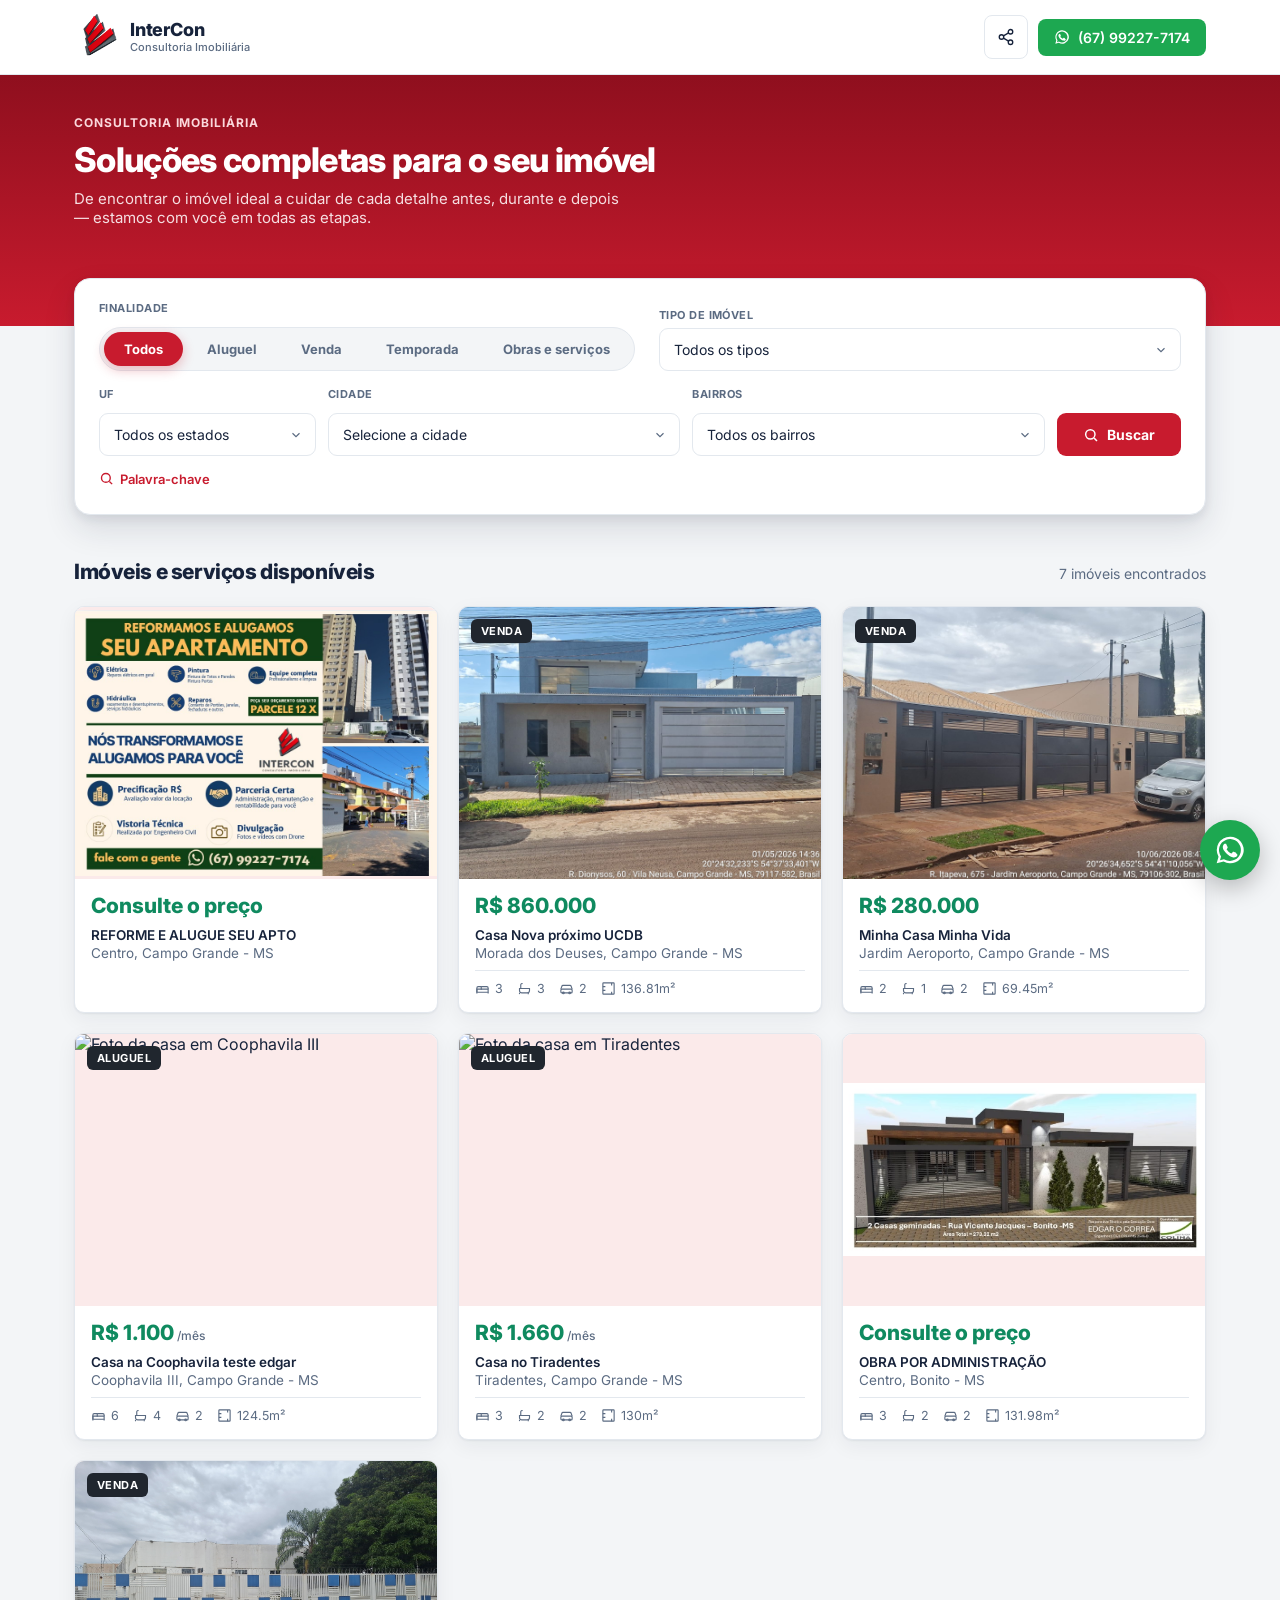
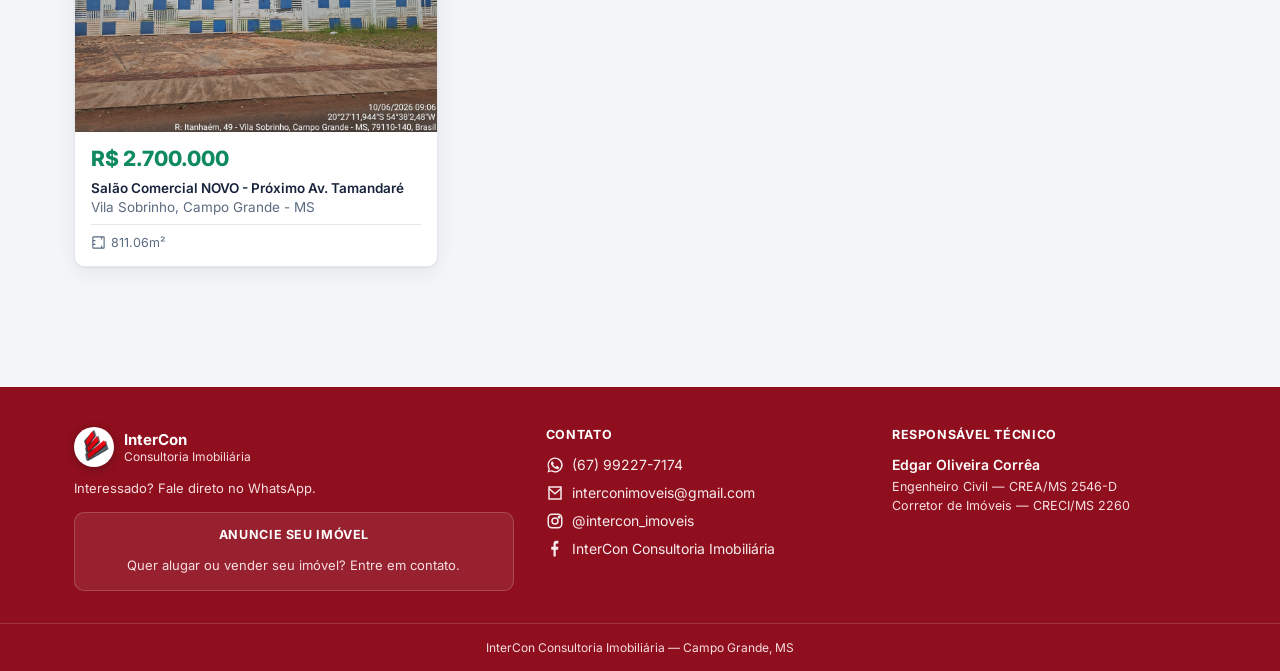
==== commit 30aaf5ef: "chore: atualizar referencias para o dominio proprio interconconsultoria.com.br - og:image em index.h" ====
--- a/index.html
+++ b/index.html
@@ -6,7 +6,7 @@
 <title>InterCon Consultoria Imobiliária — Imóveis e serviços disponíveis</title>
 <meta property="og:title" content="InterCon Consultoria Imobiliária — Imóveis e serviços disponíveis">
 <meta property="og:site_name" content="InterCon Consultoria Imobiliária">
-<meta property="og:image" content="https://rafaelcorrea2308-cmd.github.io/intercon-imoveis/assets/logo-share.png">
+<meta property="og:image" content="https://interconconsultoria.com.br/assets/logo-share.png">
 <meta property="og:image:width" content="1200">
 <meta property="og:image:height" content="1200">
 <meta property="og:type" content="website">
@@ -14,7 +14,7 @@
 <link rel="icon" type="image/svg+xml" href="logo.svg">
 <link rel="preconnect" href="https://fonts.googleapis.com">
 <link href="https://fonts.googleapis.com/css2?family=Inter:wght@400;500;600;700;800&display=swap" rel="stylesheet">
-<link rel="stylesheet" href="style.css?v=20260728g">
+<link rel="stylesheet" href="style.css?v=20260729b">
 </head>
 <body>
 <header class="site-header">
--- a/style.css
+++ b/style.css
@@ -1 +1 @@
-:root { --bg: #F3F5F7; --surface: #FFFFFF; --ink: #17233B; --ink-soft: #5B6B82; --line: #E3E8EE; --red: #C81B2E; --red-dark: #8F0F1E; --red-pale: #FBEAEA; --price: #0F8A5F; --badge: #20262E; --radius: 10px; --shadow: 0 1px 2px rgba(23,35,59,0.06), 0 6px 20px rgba(23,35,59,0.06); --shadow-hover: 0 4px 10px rgba(23,35,59,0.08), 0 14px 32px rgba(23,35,59,0.12); }  * { box-sizing: border-box; }  html { overflow-x: hidden; }  body { margin: 0; background: var(--bg); color: var(--ink); font-family: 'Inter', system-ui, sans-serif; -webkit-font-smoothing: antialiased; overflow-x: hidden; }  h1, h2, h3 { font-family: 'Inter', system-ui, sans-serif; font-weight: 800; letter-spacing: -0.02em; color: var(--ink); margin: 0; }  a { color: inherit; text-decoration: none; } button { font-family: inherit; cursor: pointer; }  .container { max-width: 1180px; margin: 0 auto; padding: 0 24px; }  /* ---------- Header ---------- */ .site-header { background: var(--surface); border-bottom: 1px solid var(--line); position: sticky; top: 0; z-index: 20; } .site-header .container { display: flex; align-items: center; justify-content: space-between; padding-top: 14px; padding-bottom: 14px; gap: 16px; } .brand { display: flex; align-items: center; gap: 10px; min-width: 0; } .brand .logo-img { width: 46px; height: 46px; flex-shrink: 0; } .brand .name-block { line-height: 1.15; min-width: 0; } .brand .name { font-size: 18px; font-weight: 800; letter-spacing: -0.01em; } .brand .tagline { font-size: 11px; color: var(--ink-soft); font-weight: 500; }  .header-actions { display: flex; align-items: center; gap: 10px; flex-shrink: 0; } .btn-share-header { display: flex; align-items: center; justify-content: center; width: 44px; height: 44px; border-radius: 8px; border: 1.5px solid var(--line); background: var(--surface); color: var(--ink); flex-shrink: 0; } .btn-share-header svg { width: 18px; height: 18px; stroke: currentColor; fill: none; stroke-width: 1.8; } .btn-share-header:hover { background: var(--bg); } .btn-whatsapp { display: flex; align-items: center; gap: 8px; background: #1DA851; color: #fff; padding: 10px 16px; border-radius: 8px; font-weight: 600; font-size: 14px; border: none; white-space: nowrap; } .btn-whatsapp:hover { background: #178c43; } .btn-whatsapp svg { width: 16px; height: 16px; flex-shrink: 0; }  /* ---------- Hero + search bar ---------- */ .hero { background: linear-gradient(180deg, var(--red-dark) 0%, var(--red) 100%); padding: 40px 0 84px; } .hero .eyebrow { font-size: 12px; font-weight: 700; letter-spacing: 0.08em; text-transform: uppercase; color: #FBD8DC; margin-bottom: 10px; display: block; } .hero h1 { color: #fff; font-size: 34px; max-width: 640px; line-height: 1.15; } .hero p { color: #F6DEE1; margin-top: 10px; font-size: 15px; max-width: 560px; }  .search-card { position: relative; z-index: 1; background: var(--surface); border-radius: 16px; box-shadow: var(--shadow-hover); padding: 22px 24px 24px; margin-top: -48px; border: 1px solid var(--line); }  .search-top-row { display: flex; gap: 24px; align-items: end; margin-bottom: 16px; } .field-finalidade { flex: 0 0 auto; min-width: 0; } .field-tipo { flex: 1 1 auto; min-width: 0; }  .field-finalidade > label, .search-fields .field label { font-size: 11px; font-weight: 700; text-transform: uppercase; letter-spacing: 0.04em; color: var(--ink-soft); display: block; margin-bottom: 6px; }  .finalidade-tabs { display: inline-flex; gap: 4px; background: var(--bg); border: 1px solid var(--line); border-radius: 999px; padding: 4px; } .finalidade-tab { font-family: inherit; padding: 9px 20px; border-radius: 999px; border: none; background: transparent; color: var(--ink-soft); font-weight: 700; font-size: 13px; transition: all 0.15s ease; } .finalidade-tab:hover { color: var(--red); } .finalidade-tab.active { background: var(--red); color: #fff; box-shadow: 0 4px 12px rgba(200,27,46,0.28); }  .search-fields { display: grid; grid-template-columns: minmax(0,0.8fr) minmax(0,1.3fr) minmax(0,1.3fr) auto; gap: 12px; align-items: end; } .search-fields > * { min-width: 0; } .field { display: flex; flex-direction: column; gap: 6px; min-width: 0; } .field label { font-size: 11px; font-weight: 700; text-transform: uppercase; letter-spacing: 0.04em; color: var(--ink-soft); } .field input, .field select { font-family: inherit; font-size: 14px; padding: 12px 14px; border: 1.5px solid var(--line); border-radius: 9px; background: var(--surface); color: var(--ink); transition: border-color 0.15s ease, box-shadow 0.15s ease; appearance: none; min-width: 0; width: 100%; } .field select { background-image: url("data:image/svg+xml;utf8,<svg xmlns='http://www.w3.org/2000/svg' width='14' height='14' viewBox='0 0 24 24' fill='none' stroke='%235B6B82' stroke-width='2'><path d='M6 9l6 6 6-6'/></svg>"); background-repeat: no-repeat; background-position: right 12px center; padding-right: 34px; } .field input:focus, .field select:focus { outline: none; border-color: var(--red); box-shadow: 0 0 0 3px rgba(200,27,46,0.12); } .btn-search { display: flex; align-items: center; justify-content: center; gap: 8px; background: var(--red); color: #fff; border: none; border-radius: 9px; padding: 13px 26px; font-weight: 700; font-size: 14px; white-space: nowrap; transition: background 0.15s ease, transform 0.15s ease; min-width: 0; } .btn-search svg { width: 16px; height: 16px; flex-shrink: 0; } .btn-search:hover { background: var(--red-dark); transform: translateY(-1px); }  .search-extra { margin-top: 14px; } .link-toggle { background: none; border: none; color: var(--red); font-weight: 600; font-size: 13px; padding: 0; display: inline-flex; align-items: center; gap: 6px; } .link-toggle svg { width: 15px; height: 15px; flex-shrink: 0; } .link-toggle:hover { text-decoration: underline; } .field-keyword { margin-top: 10px; max-width: 360px; }  @media (max-width: 880px) { .search-top-row { flex-direction: column; align-items: stretch; } .field-finalidade .finalidade-tabs { display: flex; flex-wrap: wrap; row-gap: 6px; border-radius: 14px; } .finalidade-tab { flex: 1 1 30%; min-width: 30%; text-align: center; padding: 9px 4px; font-size: 12px; border-radius: 999px; } .search-fields { grid-template-columns: 1fr; } .hero h1 { font-size: 27px; } .field-keyword { max-width: 100%; } }  @media (max-width: 520px) { .site-header .container { flex-wrap: wrap; row-gap: 10px; } .brand { width: 100%; justify-content: center; text-align: center; } .header-actions { width: 100%; } .btn-whatsapp { flex: 1; justify-content: center; } .finalidade-tab { font-size: 11px; padding: 9px 2px; } }  /* ---------- Listing section ---------- */ .listing-section { padding: 44px 0 80px; } .listing-header { display: flex; align-items: baseline; justify-content: space-between; flex-wrap: wrap; gap: 8px; margin-bottom: 22px; } .listing-header h2 { font-size: 21px; } .listing-count { color: var(--ink-soft); font-size: 14px; }  .grid { display: grid; grid-template-columns: repeat(auto-fill, minmax(272px, 1fr)); gap: 20px; }  /* Card */ .card { background: var(--surface); border-radius: var(--radius); overflow: hidden; box-shadow: var(--shadow); transition: box-shadow 0.15s ease, transform 0.15s ease; display: flex; flex-direction: column; border: 1px solid var(--line); } .card:hover { box-shadow: var(--shadow-hover); transform: translateY(-2px); }  .photo-wrap { position: relative; aspect-ratio: 4 / 3; background: var(--red-pale); } .photo-wrap img { width: 100%; height: 100%; object-fit: contain; display: block; } .no-photo { width: 100%; height: 100%; display: flex; flex-direction: column; align-items: center; justify-content: center; gap: 6px; color: var(--red); opacity: 0.55; background: var(--red-pale); } .no-photo svg { width: 34px; height: 34px; stroke: currentColor; fill: none; stroke-width: 1.6; } .no-photo span { font-size: 12px; font-weight: 600; color: var(--ink-soft); opacity: 1; }  .badge-pill { position: absolute; top: 12px; left: 12px; background: var(--badge); color: #fff; font-size: 11px; font-weight: 700; letter-spacing: 0.04em; text-transform: uppercase; padding: 5px 10px; border-radius: 6px; } .card-body { padding: 14px 16px 16px; display: flex; flex-direction: column; gap: 8px; flex: 1; } .card-price { font-size: 21px; font-weight: 800; color: var(--price); } .card-price span { font-size: 12px; font-weight: 500; color: var(--ink-soft); } .card-address { font-size: 13.5px; color: var(--ink-soft); line-height: 1.35; } .card-address strong { color: var(--ink); font-weight: 600; }  .spec-row { display: flex; gap: 14px; margin-top: auto; padding-top: 10px; border-top: 1px solid var(--line); } .spec-row .spec { display: flex; align-items: center; gap: 5px; font-size: 12.5px; color: var(--ink-soft); } .spec-row svg { width: 15px; height: 15px; stroke: var(--ink-soft); fill: none; stroke-width: 1.8; }  .empty-state { padding: 60px 20px; text-align: center; color: var(--ink-soft); font-size: 14px; background: var(--surface); border-radius: var(--radius); border: 1px dashed var(--line); }  /* ---------- Detail page ---------- */ .breadcrumb { display: flex; gap: 6px; align-items: center; padding: 18px 0 4px; font-size: 13px; color: var(--ink-soft); } .breadcrumb a:hover { color: var(--red); }  .detail-grid { display: grid; grid-template-columns: 1.5fr 1fr; gap: 28px; padding: 16px 0 80px; align-items: start; } @media (max-width: 860px) { .detail-grid { grid-template-columns: 1fr; } .hero h1 { font-size: 26px; } }  .gallery { border-radius: var(--radius); overflow: hidden; box-shadow: var(--shadow); position: relative; } .gallery img { width: 100%; height: 100%; object-fit: contain; display: block; } .gallery .badge-pill { top: 16px; left: 16px; }  .detail-title-block { background: var(--surface); border-radius: var(--radius); box-shadow: var(--shadow); padding: 22px 24px; margin-top: 20px; } .detail-title-block h1 { font-size: 24px; margin-bottom: 14px; }  .detail-spec-row { display: flex; gap: 24px; flex-wrap: wrap; padding: 16px 0; border-top: 1px solid var(--line); border-bottom: 1px solid var(--line); } .detail-spec-row .spec { display: flex; align-items: center; gap: 8px; font-size: 14px; color: var(--ink); } .detail-spec-row svg { width: 19px; height: 19px; stroke: var(--red); fill: none; stroke-width: 1.8; }  .descricao-block { margin-top: 20px; } .descricao-block h3 { font-size: 15px; margin-bottom: 8px; } .descricao-block p { font-size: 14.5px; line-height: 1.65; color: var(--ink-soft); }  /* Sidebar contact box */ .contact-box { background: var(--surface); border-radius: var(--radius); box-shadow: var(--shadow); padding: 22px; position: sticky; top: 88px; } .contact-box .price-row { display: flex; align-items: flex-start; justify-content: space-between; gap: 10px; flex-wrap: wrap; } .contact-box .price-big { font-size: 30px; font-weight: 800; color: var(--price); } .contact-box .price-big span { display: block; font-size: 12px; font-weight: 500; color: var(--ink-soft); margin-top: 2px; } .status-pill { display: inline-block; padding: 4px 12px; border-radius: 999px; font-size: 12px; font-weight: 700; color: #fff; white-space: nowrap; } .status-pill.status-on { background: #1DA851; } .status-pill.status-off { background: var(--red); } .contact-box .divider { height: 1px; background: var(--line); margin: 16px 0; } .contact-box .agent { display: flex; align-items: center; gap: 10px; margin-bottom: 16px; } .contact-box .agent .avatar-logo { width: 42px; height: 42px; flex-shrink: 0; } .contact-box .agent .info { font-size: 13px; line-height: 1.3; } .contact-box .agent .info strong { display: block; font-size: 14px; color: var(--ink); } .contact-box .btn { display: flex; align-items: center; justify-content: center; gap: 8px; width: 100%; padding: 13px; border-radius: 8px; font-weight: 700; font-size: 14px; border: none; margin-bottom: 10px; } .contact-box .btn svg { width: 17px; height: 17px; } .btn-wa { background: #1DA851; color: #fff; } .btn-wa:hover { background: #178c43; } .btn-call { background: var(--red-pale); color: var(--red-dark); } .btn-call:hover { background: #d7e9f8; } .btn-share { background: var(--surface); color: var(--ink); border: 1.5px solid var(--line); } .btn-share:hover { background: var(--bg); } .contact-box .ref { font-size: 11.5px; color: var(--ink-soft); text-align: center; margin-top: 4px; }  /* ---------- Footer ---------- */ .site-footer { background: var(--red-dark); color: #fff; padding: 40px 0 0; margin-top: 40px; font-size: 13px; } .footer-grid { display: grid; grid-template-columns: 1.4fr 1fr 1fr; gap: 32px; padding-bottom: 32px; } .footer-brand { display: flex; align-items: center; gap: 10px; margin-bottom: 12px; } .footer-brand img { width: 40px; height: 40px; flex-shrink: 0; background: #fff; border-radius: 50%; padding: 3px; box-shadow: 0 2px 8px rgba(0,0,0,0.28); } .footer-brand .footer-name { font-weight: 700; font-size: 15px; color: #fff; } .footer-brand .footer-tagline { font-size: 12px; color: #F6DEE1; } .footer-note { font-size: 13px; color: #F6DEE1; line-height: 1.5; max-width: 320px; margin: 0; } .footer-cta {   margin-top: 14px; padding: 14px 16px; background: rgba(255,255,255,0.08); border: 1px solid rgba(255,255,255,0.18); border-radius: var(--radius); text-align: center; } .footer-cta h4 { margin: 0 0 6px; text-wrap: balance; } .footer-cta p { margin: 0; max-width: none; text-wrap: balance; } .site-footer h4 { color: #fff; font-size: 12.5px; text-transform: uppercase; letter-spacing: 0.05em; margin: 0 0 14px; } .footer-link { display: flex; align-items: center; gap: 8px; color: #fff; font-size: 14px; margin-bottom: 10px; opacity: 0.92; } .footer-link svg { width: 18px; height: 18px; flex-shrink: 0; } .footer-link:hover { opacity: 1; text-decoration: underline; } .footer-link.disabled { opacity: 0.55; pointer-events: none; } .footer-person { font-weight: 600; font-size: 14px; margin: 0 0 6px; color: #fff; } .footer-cred { font-size: 12.5px; color: #F6DEE1; margin: 0 0 4px; } .footer-bottom { border-top: 1px solid rgba(255,255,255,0.15); padding: 16px 24px; font-size: 12px; color: #F6DEE1; text-align: center; } @media (max-width: 780px) { .footer-grid { grid-template-columns: 1fr; gap: 24px; } }   /* ---------- Floating WhatsApp button ---------- */ .wa-float { position: fixed; right: 20px; bottom: 20px; width: 60px; height: 60px; background: #1DA851; border-radius: 50%; display: flex; align-items: center; justify-content: center; box-shadow: 0 8px 24px rgba(0,0,0,0.25); z-index: 999; animation: wa-float-pulse 1.8s ease-in-out infinite; } .wa-float svg { width: 32px; height: 32px; fill: #fff; flex-shrink: 0; } .wa-float:hover { background: #178c43; } @keyframes wa-float-pulse { 0% { transform: scale(1); box-shadow: 0 8px 24px rgba(0,0,0,0.2), 0 0 0 0 rgba(29,168,81,0.45); } 50% { transform: scale(1.06); box-shadow: 0 10px 28px rgba(0,0,0,0.22), 0 0 0 14px rgba(29,168,81,0); } 100% { transform: scale(1); box-shadow: 0 8px 24px rgba(0,0,0,0.2), 0 0 0 0 rgba(29,168,81,0); } } @media (max-width: 520px) { .wa-float { width: 52px; height: 52px; right: 14px; bottom: 14px; } .wa-float svg { width: 27px; height: 27px; } }  :focus-visible { outline: 2px solid var(--red); outline-offset: 2px; }  .carousel { position: relative; overflow: hidden; border-radius: 12px; background: #000; } .carousel-track { display: flex; transition: transform .35s ease; } .carousel-track .slide { flex: 0 0 100%; aspect-ratio: 4 / 3; } .carousel-track .slide img, .carousel-track .slide video { width: 100%; height: 100%; object-fit: contain; display: block; } .carousel-arrow { position: absolute; top: 50%; transform: translateY(-50%); background: rgba(0,0,0,.5); color: #fff; border: none; width: 36px; height: 36px; border-radius: 50%; cursor: pointer; font-size: 16px; } .carousel-arrow.prev { left: 10px; } .carousel-arrow.next { right: 10px; } .carousel-dots { position: absolute; bottom: 10px; left: 0; right: 0; display: flex; justify-content: center; gap: 6px; } .carousel-dot { width: 8px; height: 8px; border-radius: 50%; background: rgba(255,255,255,.5); border: none; cursor: pointer; padding: 0; } .carousel-dot.active { background: #fff; }  .carousel-track .slide { cursor: zoom-in; } .lightbox { position: fixed; inset: 0; background: rgba(0,0,0,.92); display: none; align-items: center; justify-content: center; z-index: 2000; } .lightbox.open { display: flex; } .lightbox-track { display: flex; transition: transform .35s ease; width: 100%; height: 100%; } .lightbox-track .slide { flex: 0 0 100%; display: flex; align-items: center; justify-content: center; cursor: default; } .lightbox-track .slide img, .lightbox-track .slide video { max-width: 92vw; max-height: 92vh; width: auto; height: auto; object-fit: contain; } .lightbox-close { position: absolute; top: 16px; right: 20px; background: transparent; color: #fff; border: none; font-size: 32px; cursor: pointer; line-height: 1; z-index: 2001; } .lightbox-arrow { position: absolute; top: 50%; transform: translateY(-50%); background: rgba(255,255,255,.15); color: #fff; border: none; width: 44px; height: 44px; border-radius: 50%; cursor: pointer; font-size: 18px; z-index: 2001; } .lightbox-arrow.prev { left: 16px; } .lightbox-arrow.next { right: 16px; } @media (max-width: 520px) { .lightbox-arrow { width: 36px; height: 36px; font-size: 15px; } }   /* Bloco de localizacao (mapa) na pagina do anuncio */ .location-block { margin-top: 20px; } .location-block h3 { font-size: 15px; margin: 0; } .location-head { display: flex; align-items: center; justify-content: space-between; flex-wrap: wrap; gap: 8px; margin-bottom: 8px; } .location-address { display: flex; align-items: center; gap: 6px; font-size: 13px; color: var(--ink-soft); } .location-address svg { width: 13px; height: 13px; flex-shrink: 0; fill: var(--ink-soft); } @media (max-width: 480px) { .location-head { flex-direction: column; align-items: flex-start; } } .map-thumb-wrap { position: relative; border-radius: var(--radius); overflow: hidden; height: 220px; border: 1px solid var(--line); background: var(--surface); } .map-thumb-wrap iframe { width: 100%; height: 100%; border: 0; display: block; pointer-events: none; } .map-thumb-link { position: absolute; inset: 0; } .map-thumb-badge { position: absolute; right: 12px; bottom: 12px; background: #fff; color: var(--ink); font-size: 13px; font-weight: 600; padding: 8px 14px; border-radius: 20px; box-shadow: var(--shadow-hover); pointer-events: none; }
+:root { --bg: #F3F5F7; --surface: #FFFFFF; --ink: #17233B; --ink-soft: #5B6B82; --line: #E3E8EE; --red: #C81B2E; --red-dark: #8F0F1E; --red-pale: #FBEAEA; --price: #0F8A5F; --badge: #20262E; --radius: 10px; --shadow: 0 1px 2px rgba(23,35,59,0.06), 0 6px 20px rgba(23,35,59,0.06); --shadow-hover: 0 4px 10px rgba(23,35,59,0.08), 0 14px 32px rgba(23,35,59,0.12); }  * { box-sizing: border-box; }  html { overflow-x: hidden; }  body { margin: 0; background: var(--bg); color: var(--ink); font-family: 'Inter', system-ui, sans-serif; -webkit-font-smoothing: antialiased; overflow-x: hidden; }  h1, h2, h3 { font-family: 'Inter', system-ui, sans-serif; font-weight: 800; letter-spacing: -0.02em; color: var(--ink); margin: 0; }  a { color: inherit; text-decoration: none; } button { font-family: inherit; cursor: pointer; }  .container { max-width: 1180px; margin: 0 auto; padding: 0 24px; }  /* ---------- Header ---------- */ .site-header { background: var(--surface); border-bottom: 1px solid var(--line); position: sticky; top: 0; z-index: 20; } .site-header .container { display: flex; align-items: center; justify-content: space-between; padding-top: 14px; padding-bottom: 14px; gap: 16px; } .brand { display: flex; align-items: center; gap: 10px; min-width: 0; } .brand .logo-img { width: 46px; height: 46px; flex-shrink: 0; } .brand .name-block { line-height: 1.15; min-width: 0; } .brand .name { font-size: 18px; font-weight: 800; letter-spacing: -0.01em; } .brand .tagline { font-size: 11px; color: var(--ink-soft); font-weight: 500; }  .header-actions { display: flex; align-items: center; gap: 10px; flex-shrink: 0; } .btn-share-header { display: flex; align-items: center; justify-content: center; width: 44px; height: 44px; border-radius: 8px; border: 1.5px solid var(--line); background: var(--surface); color: var(--ink); flex-shrink: 0; } .btn-share-header svg { width: 18px; height: 18px; stroke: currentColor; fill: none; stroke-width: 1.8; } .btn-share-header:hover { background: var(--bg); } .btn-whatsapp { display: flex; align-items: center; gap: 8px; background: #1DA851; color: #fff; padding: 10px 16px; border-radius: 8px; font-weight: 600; font-size: 14px; border: none; white-space: nowrap; } .btn-whatsapp:hover { background: #178c43; } .btn-whatsapp svg { width: 16px; height: 16px; flex-shrink: 0; }  /* ---------- Hero + search bar ---------- */ .hero { background: linear-gradient(180deg, var(--red-dark) 0%, var(--red) 100%); padding: 40px 0 84px; } .hero .eyebrow { font-size: 12px; font-weight: 700; letter-spacing: 0.08em; text-transform: uppercase; color: #FBD8DC; margin-bottom: 10px; display: block; } .hero h1 { color: #fff; font-size: 34px; max-width: 640px; line-height: 1.15; } .hero p { color: #F6DEE1; margin-top: 10px; font-size: 15px; max-width: 560px; }  .search-card { position: relative; z-index: 1; background: var(--surface); border-radius: 16px; box-shadow: var(--shadow-hover); padding: 22px 24px 24px; margin-top: -48px; border: 1px solid var(--line); }  .search-top-row { display: flex; gap: 24px; align-items: end; margin-bottom: 16px; } .field-finalidade { flex: 0 0 auto; min-width: 0; } .field-tipo { flex: 1 1 auto; min-width: 0; }  .field-finalidade > label, .search-fields .field label { font-size: 11px; font-weight: 700; text-transform: uppercase; letter-spacing: 0.04em; color: var(--ink-soft); display: block; margin-bottom: 6px; }  .finalidade-tabs { display: inline-flex; gap: 4px; background: var(--bg); border: 1px solid var(--line); border-radius: 999px; padding: 4px; } .finalidade-tab { font-family: inherit; padding: 9px 20px; border-radius: 999px; border: none; background: transparent; color: var(--ink-soft); font-weight: 700; font-size: 13px; transition: all 0.15s ease; } .finalidade-tab:hover { color: var(--red); } .finalidade-tab.active { background: var(--red); color: #fff; box-shadow: 0 4px 12px rgba(200,27,46,0.28); }  .search-fields { display: grid; grid-template-columns: minmax(0,0.8fr) minmax(0,1.3fr) minmax(0,1.3fr) auto; gap: 12px; align-items: end; } .search-fields > * { min-width: 0; } .field { display: flex; flex-direction: column; gap: 6px; min-width: 0; } .field label { font-size: 11px; font-weight: 700; text-transform: uppercase; letter-spacing: 0.04em; color: var(--ink-soft); } .field input, .field select { font-family: inherit; font-size: 14px; padding: 12px 14px; border: 1.5px solid var(--line); border-radius: 9px; background: var(--surface); color: var(--ink); transition: border-color 0.15s ease, box-shadow 0.15s ease; appearance: none; min-width: 0; width: 100%; } .field select { background-image: url("data:image/svg+xml;utf8,<svg xmlns='http://www.w3.org/2000/svg' width='14' height='14' viewBox='0 0 24 24' fill='none' stroke='%235B6B82' stroke-width='2'><path d='M6 9l6 6 6-6'/></svg>"); background-repeat: no-repeat; background-position: right 12px center; padding-right: 34px; } .field input:focus, .field select:focus { outline: none; border-color: var(--red); box-shadow: 0 0 0 3px rgba(200,27,46,0.12); } .btn-search { display: flex; align-items: center; justify-content: center; gap: 8px; background: var(--red); color: #fff; border: none; border-radius: 9px; padding: 13px 26px; font-weight: 700; font-size: 14px; white-space: nowrap; transition: background 0.15s ease, transform 0.15s ease; min-width: 0; } .btn-search svg { width: 16px; height: 16px; flex-shrink: 0; } .btn-search:hover { background: var(--red-dark); transform: translateY(-1px); }  .search-extra { margin-top: 14px; } .link-toggle { background: none; border: none; color: var(--red); font-weight: 600; font-size: 13px; padding: 0; display: inline-flex; align-items: center; gap: 6px; } .link-toggle svg { width: 15px; height: 15px; flex-shrink: 0; } .link-toggle:hover { text-decoration: underline; } .field-keyword { margin-top: 10px; max-width: 360px; }  @media (max-width: 880px) { .search-top-row { flex-direction: column; align-items: stretch; } .field-finalidade .finalidade-tabs { display: flex; flex-wrap: wrap; row-gap: 6px; border-radius: 14px; } .finalidade-tab { flex: 1 1 30%; min-width: 30%; text-align: center; padding: 9px 4px; font-size: 12px; border-radius: 999px; } .search-fields { grid-template-columns: 1fr; } .hero h1 { font-size: 27px; } .field-keyword { max-width: 100%; } }  @media (max-width: 520px) { .site-header .container { flex-wrap: wrap; row-gap: 10px; } .brand { width: 100%; justify-content: center; text-align: center; } .header-actions { width: 100%; } .btn-whatsapp { flex: 1; justify-content: center; } .finalidade-tab { font-size: 11px; padding: 9px 2px; } }  /* ---------- Listing section ---------- */ .listing-section { padding: 44px 0 80px; } .listing-header { display: flex; align-items: baseline; justify-content: space-between; flex-wrap: wrap; gap: 8px; margin-bottom: 22px; } .listing-header h2 { font-size: 21px; } .listing-count { color: var(--ink-soft); font-size: 14px; }  .grid { display: grid; grid-template-columns: repeat(auto-fill, minmax(272px, 1fr)); gap: 20px; }  /* Card */ .card { background: var(--surface); border-radius: var(--radius); overflow: hidden; box-shadow: var(--shadow); transition: box-shadow 0.15s ease, transform 0.15s ease; display: flex; flex-direction: column; border: 1px solid var(--line); } .card:hover { box-shadow: var(--shadow-hover); transform: translateY(-2px); }  .photo-wrap { position: relative; aspect-ratio: 4 / 3; background: var(--red-pale); } .photo-wrap img { width: 100%; height: 100%; object-fit: contain; display: block; } .no-photo { width: 100%; height: 100%; display: flex; flex-direction: column; align-items: center; justify-content: center; gap: 6px; color: var(--red); opacity: 0.55; background: var(--red-pale); } .no-photo svg { width: 34px; height: 34px; stroke: currentColor; fill: none; stroke-width: 1.6; } .no-photo span { font-size: 12px; font-weight: 600; color: var(--ink-soft); opacity: 1; }  .badge-pill { position: absolute; top: 12px; left: 12px; background: var(--badge); color: #fff; font-size: 11px; font-weight: 700; letter-spacing: 0.04em; text-transform: uppercase; padding: 5px 10px; border-radius: 6px; } .card-body { padding: 14px 16px 16px; display: flex; flex-direction: column; gap: 8px; flex: 1; } .card-price { font-size: 21px; font-weight: 800; color: var(--price); } .card-price span { font-size: 12px; font-weight: 500; color: var(--ink-soft); } .card-address { font-size: 13.5px; color: var(--ink-soft); line-height: 1.35; } .card-address strong { color: var(--ink); font-weight: 600; }  .spec-row { display: flex; gap: 14px; margin-top: auto; padding-top: 10px; border-top: 1px solid var(--line); } .spec-row .spec { display: flex; align-items: center; gap: 5px; font-size: 12.5px; color: var(--ink-soft); } .spec-row svg { width: 15px; height: 15px; stroke: var(--ink-soft); fill: none; stroke-width: 1.8; }  .empty-state { padding: 60px 20px; text-align: center; color: var(--ink-soft); font-size: 14px; background: var(--surface); border-radius: var(--radius); border: 1px dashed var(--line); }  /* ---------- Detail page ---------- */ .breadcrumb { display: flex; gap: 6px; align-items: center; padding: 18px 0 4px; font-size: 13px; color: var(--ink-soft); } .breadcrumb a:hover { color: var(--red); }  .detail-grid { display: grid; grid-template-columns: 1.5fr 1fr; gap: 28px; padding: 16px 0 80px; align-items: start; } @media (max-width: 860px) { .detail-grid { grid-template-columns: 1fr; } .hero h1 { font-size: 26px; } }  .gallery { border-radius: var(--radius); overflow: hidden; box-shadow: var(--shadow); position: relative; } .gallery img { width: 100%; height: 100%; object-fit: contain; display: block; } .gallery .badge-pill { top: 16px; left: 16px; }  .detail-title-block { background: var(--surface); border-radius: var(--radius); box-shadow: var(--shadow); padding: 22px 24px; margin-top: 20px; } .detail-title-block h1 { font-size: 24px; margin-bottom: 14px; }  .detail-spec-row { display: flex; gap: 24px; flex-wrap: wrap; padding: 16px 0; border-top: 1px solid var(--line); border-bottom: 1px solid var(--line); } .detail-spec-row .spec { display: flex; align-items: center; gap: 8px; font-size: 14px; color: var(--ink); } .detail-spec-row svg { width: 19px; height: 19px; stroke: var(--red); fill: none; stroke-width: 1.8; }  .descricao-block { margin-top: 20px; } .descricao-block h3 { font-size: 15px; margin-bottom: 8px; } .descricao-block p { font-size: 14.5px; line-height: 1.65; color: var(--ink-soft); }  /* Sidebar contact box */ .contact-box { background: var(--surface); border-radius: var(--radius); box-shadow: var(--shadow); padding: 22px; position: sticky; top: 88px; } .contact-box .price-row { display: flex; align-items: flex-start; justify-content: space-between; gap: 10px; flex-wrap: wrap; } .contact-box .price-big { font-size: 30px; font-weight: 800; color: var(--price); } .contact-box .price-big span { display: block; font-size: 12px; font-weight: 500; color: var(--ink-soft); margin-top: 2px; } .status-pill { display: inline-block; padding: 4px 12px; border-radius: 999px; font-size: 12px; font-weight: 700; color: #fff; white-space: nowrap; } .status-pill.status-on { background: #1DA851; } .status-pill.status-off { background: var(--red); } .contact-box .divider { height: 1px; background: var(--line); margin: 16px 0; } .contact-box .agent { display: flex; align-items: center; gap: 10px; margin-bottom: 16px; } .contact-box .agent .avatar-logo { width: 42px; height: 42px; flex-shrink: 0; } .contact-box .agent .info { font-size: 13px; line-height: 1.3; } .contact-box .agent .info strong { display: block; font-size: 14px; color: var(--ink); } .contact-box .btn { display: flex; align-items: center; justify-content: center; gap: 8px; width: 100%; padding: 13px; border-radius: 8px; font-weight: 700; font-size: 14px; border: none; margin-bottom: 10px; } .contact-box .btn svg { width: 17px; height: 17px; } .contact-box .btn-share svg { fill: none; stroke: currentColor; stroke-width: 1.8; } .btn-wa { background: #1DA851; color: #fff; } .btn-wa:hover { background: #178c43; } .btn-call { background: var(--red-pale); color: var(--red-dark); } .btn-call:hover { background: #d7e9f8; } .btn-share { background: var(--surface); color: var(--ink); border: 1.5px solid var(--line); } .contact-box .btn-share { border: 1.5px solid var(--line); } .btn-share:hover { background: var(--bg); } .contact-box .ref { font-size: 11.5px; color: var(--ink-soft); text-align: center; margin-top: 4px; }  /* ---------- Footer ---------- */ .site-footer { background: var(--red-dark); color: #fff; padding: 40px 0 0; margin-top: 40px; font-size: 13px; } .footer-grid { display: grid; grid-template-columns: 1.4fr 1fr 1fr; gap: 32px; padding-bottom: 32px; } .footer-brand { display: flex; align-items: center; gap: 10px; margin-bottom: 12px; } .footer-brand img { width: 40px; height: 40px; flex-shrink: 0; background: #fff; border-radius: 50%; padding: 3px; box-shadow: 0 2px 8px rgba(0,0,0,0.28); } .footer-brand .footer-name { font-weight: 700; font-size: 15px; color: #fff; } .footer-brand .footer-tagline { font-size: 12px; color: #F6DEE1; } .footer-note { font-size: 13px; color: #F6DEE1; line-height: 1.5; max-width: 320px; margin: 0; } .footer-cta {   margin-top: 14px; padding: 14px 16px; background: rgba(255,255,255,0.08); border: 1px solid rgba(255,255,255,0.18); border-radius: var(--radius); text-align: center; } .footer-cta h4 { margin: 0 0 6px; text-wrap: balance; } .footer-cta p { margin: 0; max-width: none; text-wrap: balance; } .site-footer h4 { color: #fff; font-size: 12.5px; text-transform: uppercase; letter-spacing: 0.05em; margin: 0 0 14px; } .footer-link { display: flex; align-items: center; gap: 8px; color: #fff; font-size: 14px; margin-bottom: 10px; opacity: 0.92; } .footer-link svg { width: 18px; height: 18px; flex-shrink: 0; } .footer-link:hover { opacity: 1; text-decoration: underline; } .footer-link.disabled { opacity: 0.55; pointer-events: none; } .footer-person { font-weight: 600; font-size: 14px; margin: 0 0 6px; color: #fff; } .footer-cred { font-size: 12.5px; color: #F6DEE1; margin: 0 0 4px; } .footer-bottom { border-top: 1px solid rgba(255,255,255,0.15); padding: 16px 24px; font-size: 12px; color: #F6DEE1; text-align: center; } @media (max-width: 780px) { .footer-grid { grid-template-columns: 1fr; gap: 24px; } }   /* ---------- Floating WhatsApp button ---------- */ .wa-float { position: fixed; right: 20px; bottom: 20px; width: 60px; height: 60px; background: #1DA851; border-radius: 50%; display: flex; align-items: center; justify-content: center; box-shadow: 0 8px 24px rgba(0,0,0,0.25); z-index: 999; animation: wa-float-pulse 1.8s ease-in-out infinite; } .wa-float svg { width: 32px; height: 32px; fill: #fff; flex-shrink: 0; } .wa-float:hover { background: #178c43; } @keyframes wa-float-pulse { 0% { transform: scale(1); box-shadow: 0 8px 24px rgba(0,0,0,0.2), 0 0 0 0 rgba(29,168,81,0.45); } 50% { transform: scale(1.06); box-shadow: 0 10px 28px rgba(0,0,0,0.22), 0 0 0 14px rgba(29,168,81,0); } 100% { transform: scale(1); box-shadow: 0 8px 24px rgba(0,0,0,0.2), 0 0 0 0 rgba(29,168,81,0); } } @media (max-width: 520px) { .wa-float { width: 52px; height: 52px; right: 14px; bottom: 14px; } .wa-float svg { width: 27px; height: 27px; } }  :focus-visible { outline: 2px solid var(--red); outline-offset: 2px; }  .carousel { position: relative; overflow: hidden; border-radius: 12px; background: #000; } .carousel-track { display: flex; transition: transform .35s ease; } .carousel-track .slide { flex: 0 0 100%; aspect-ratio: 4 / 3; } .carousel-track .slide img, .carousel-track .slide video { width: 100%; height: 100%; object-fit: contain; display: block; } .carousel-arrow { position: absolute; top: 50%; transform: translateY(-50%); background: rgba(0,0,0,.5); color: #fff; border: none; width: 36px; height: 36px; border-radius: 50%; cursor: pointer; font-size: 16px; } .carousel-arrow.prev { left: 10px; } .carousel-arrow.next { right: 10px; } .carousel-dots { position: absolute; bottom: 10px; left: 0; right: 0; display: flex; justify-content: center; gap: 6px; } .carousel-dot { width: 8px; height: 8px; border-radius: 50%; background: rgba(255,255,255,.5); border: none; cursor: pointer; padding: 0; } .carousel-dot.active { background: #fff; }  .carousel-track .slide { cursor: zoom-in; } .lightbox { position: fixed; inset: 0; background: rgba(0,0,0,.92); display: none; align-items: center; justify-content: center; z-index: 2000; } .lightbox.open { display: flex; } .lightbox-track { display: flex; transition: transform .35s ease; width: 100%; height: 100%; } .lightbox-track .slide { flex: 0 0 100%; display: flex; align-items: center; justify-content: center; cursor: default; } .lightbox-track .slide img, .lightbox-track .slide video { max-width: 92vw; max-height: 92vh; width: auto; height: auto; object-fit: contain; } .lightbox-close { position: absolute; top: 16px; right: 20px; background: transparent; color: #fff; border: none; font-size: 32px; cursor: pointer; line-height: 1; z-index: 2001; } .lightbox-arrow { position: absolute; top: 50%; transform: translateY(-50%); background: rgba(255,255,255,.15); color: #fff; border: none; width: 44px; height: 44px; border-radius: 50%; cursor: pointer; font-size: 18px; z-index: 2001; } .lightbox-arrow.prev { left: 16px; } .lightbox-arrow.next { right: 16px; } @media (max-width: 520px) { .lightbox-arrow { width: 36px; height: 36px; font-size: 15px; } }   /* Bloco de localizacao (mapa) na pagina do anuncio */ .location-block { margin-top: 20px; background: var(--surface); border-radius: var(--radius); box-shadow: var(--shadow); padding: 22px 24px; } .location-block h3 { font-size: 15px; margin: 0; } .location-head { display: flex; align-items: center; justify-content: space-between; flex-wrap: wrap; gap: 8px; margin-bottom: 8px; } .location-address { display: flex; align-items: center; gap: 6px; font-size: 13px; color: var(--ink-soft); } .location-address svg { width: 13px; height: 13px; flex-shrink: 0; fill: var(--ink-soft); } @media (max-width: 480px) { .location-head { flex-direction: column; align-items: flex-start; } } .map-thumb-wrap { position: relative; border-radius: var(--radius); overflow: hidden; height: 220px; border: 1px solid var(--line); background: var(--surface); } .map-thumb-wrap iframe { width: 100%; height: 100%; border: 0; display: block; pointer-events: none; } .map-thumb-link { position: absolute; inset: 0; } .map-thumb-badge { position: absolute; right: 12px; bottom: 12px; background: #fff; color: var(--ink); font-size: 13px; font-weight: 600; padding: 8px 14px; border-radius: 20px; box-shadow: var(--shadow-hover); pointer-events: none; }
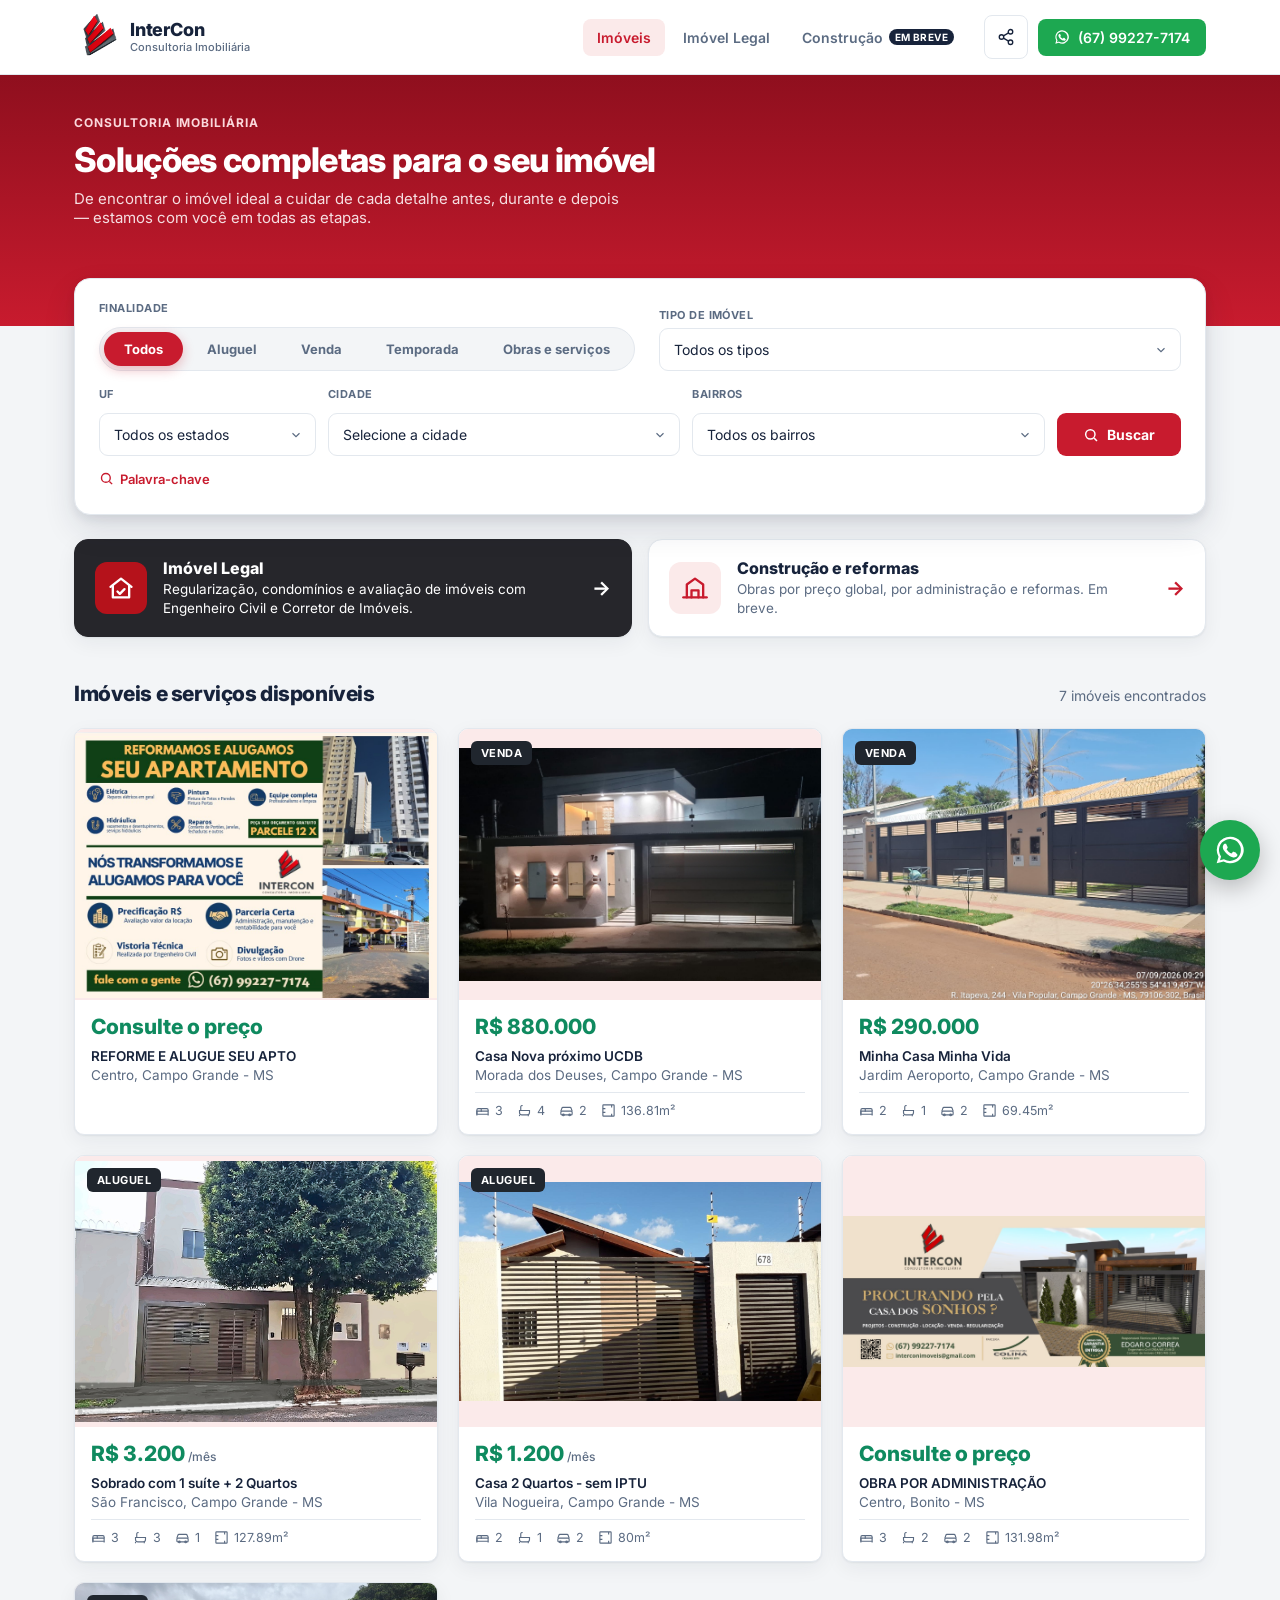
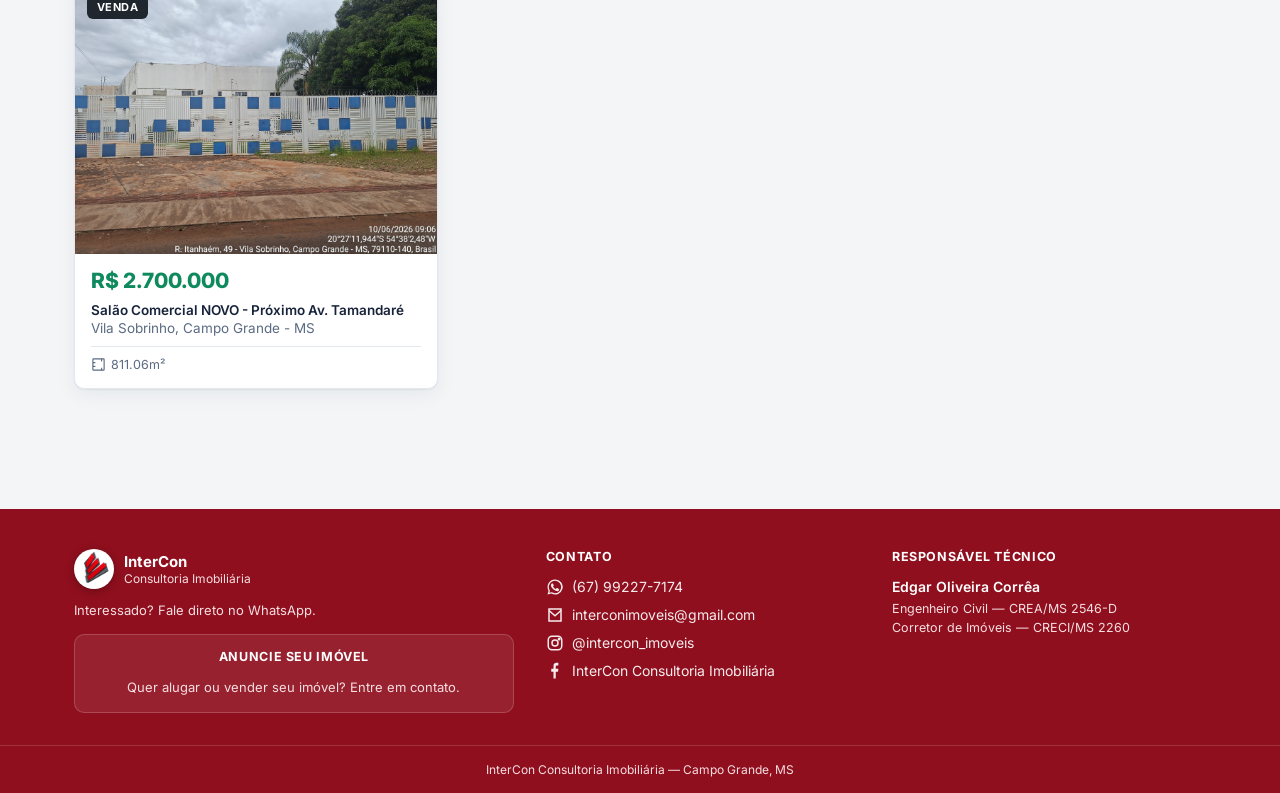
==== commit b4d3695f: "Adiciona páginas Imóvel Legal e Construção (em breve), menu e chamadas na home Co-Authored-By: Claud" ====
--- a/index.html
+++ b/index.html
@@ -14,7 +14,7 @@
 <link rel="icon" type="image/svg+xml" href="logo.svg">
 <link rel="preconnect" href="https://fonts.googleapis.com">
 <link href="https://fonts.googleapis.com/css2?family=Inter:wght@400;500;600;700;800&display=swap" rel="stylesheet">
-<link rel="stylesheet" href="style.css?v=20260729b">
+<link rel="stylesheet" href="style.css?v=20261101a">
 </head>
 <body>
 <header class="site-header">
@@ -26,6 +26,11 @@
 <div class="tagline">Consultoria Imobiliária</div>
 </div>
 </a>
+<nav class="site-nav" aria-label="Páginas">
+<a href="./" class="active">Imóveis</a>
+<a href="imovel-legal.html">Imóvel Legal</a>
+<a href="construcao.html">Construção<span class="nav-soon">em breve</span></a>
+</nav>
 <div class="header-actions">
 <button type="button" class="btn-share-header" id="header-share" aria-label="Compartilhar link">
 <svg viewBox="0 0 24 24"><circle cx="18" cy="5" r="3"/><circle cx="6" cy="12" r="3"/><circle cx="18" cy="19" r="3"/><path d="M8.6 13.5l6.8 3.9M15.4 6.6L8.6 10.5"/></svg>
@@ -90,6 +95,18 @@
 </div>
 </div>
 </form>
+<div class="promo-strip">
+<a class="promo-card promo-dark" href="imovel-legal.html">
+<div class="promo-icon"><svg viewBox="0 0 24 24"><path d="M3 11 12 4l9 7"/><path d="M5 10v10h14V10"/><path d="m9 15 2 2 4-4"/></svg></div>
+<div><strong>Imóvel Legal</strong><span>Regularização, condomínios e avaliação de imóveis com Engenheiro Civil e Corretor de Imóveis.</span></div>
+<div class="promo-arrow">→</div>
+</a>
+<a class="promo-card" href="construcao.html">
+<div class="promo-icon"><svg viewBox="0 0 24 24"><path d="M2 20h20"/><path d="M5 20V9l7-5 7 5v11"/><path d="M9 20v-6h6v6"/></svg></div>
+<div><strong>Construção e reformas</strong><span>Obras por preço global, por administração e reformas. Em breve.</span></div>
+<div class="promo-arrow">→</div>
+</a>
+</div>
 </div>
 <section class="listing-section" id="anuncios">
 <div class="container">
--- a/style.css
+++ b/style.css
@@ -1 +1,105 @@
 :root { --bg: #F3F5F7; --surface: #FFFFFF; --ink: #17233B; --ink-soft: #5B6B82; --line: #E3E8EE; --red: #C81B2E; --red-dark: #8F0F1E; --red-pale: #FBEAEA; --price: #0F8A5F; --badge: #20262E; --radius: 10px; --shadow: 0 1px 2px rgba(23,35,59,0.06), 0 6px 20px rgba(23,35,59,0.06); --shadow-hover: 0 4px 10px rgba(23,35,59,0.08), 0 14px 32px rgba(23,35,59,0.12); }  * { box-sizing: border-box; }  html { overflow-x: hidden; }  body { margin: 0; background: var(--bg); color: var(--ink); font-family: 'Inter', system-ui, sans-serif; -webkit-font-smoothing: antialiased; overflow-x: hidden; }  h1, h2, h3 { font-family: 'Inter', system-ui, sans-serif; font-weight: 800; letter-spacing: -0.02em; color: var(--ink); margin: 0; }  a { color: inherit; text-decoration: none; } button { font-family: inherit; cursor: pointer; }  .container { max-width: 1180px; margin: 0 auto; padding: 0 24px; }  /* ---------- Header ---------- */ .site-header { background: var(--surface); border-bottom: 1px solid var(--line); position: sticky; top: 0; z-index: 20; } .site-header .container { display: flex; align-items: center; justify-content: space-between; padding-top: 14px; padding-bottom: 14px; gap: 16px; } .brand { display: flex; align-items: center; gap: 10px; min-width: 0; } .brand .logo-img { width: 46px; height: 46px; flex-shrink: 0; } .brand .name-block { line-height: 1.15; min-width: 0; } .brand .name { font-size: 18px; font-weight: 800; letter-spacing: -0.01em; } .brand .tagline { font-size: 11px; color: var(--ink-soft); font-weight: 500; }  .header-actions { display: flex; align-items: center; gap: 10px; flex-shrink: 0; } .btn-share-header { display: flex; align-items: center; justify-content: center; width: 44px; height: 44px; border-radius: 8px; border: 1.5px solid var(--line); background: var(--surface); color: var(--ink); flex-shrink: 0; } .btn-share-header svg { width: 18px; height: 18px; stroke: currentColor; fill: none; stroke-width: 1.8; } .btn-share-header:hover { background: var(--bg); } .btn-whatsapp { display: flex; align-items: center; gap: 8px; background: #1DA851; color: #fff; padding: 10px 16px; border-radius: 8px; font-weight: 600; font-size: 14px; border: none; white-space: nowrap; } .btn-whatsapp:hover { background: #178c43; } .btn-whatsapp svg { width: 16px; height: 16px; flex-shrink: 0; }  /* ---------- Hero + search bar ---------- */ .hero { background: linear-gradient(180deg, var(--red-dark) 0%, var(--red) 100%); padding: 40px 0 84px; } .hero .eyebrow { font-size: 12px; font-weight: 700; letter-spacing: 0.08em; text-transform: uppercase; color: #FBD8DC; margin-bottom: 10px; display: block; } .hero h1 { color: #fff; font-size: 34px; max-width: 640px; line-height: 1.15; } .hero p { color: #F6DEE1; margin-top: 10px; font-size: 15px; max-width: 560px; }  .search-card { position: relative; z-index: 1; background: var(--surface); border-radius: 16px; box-shadow: var(--shadow-hover); padding: 22px 24px 24px; margin-top: -48px; border: 1px solid var(--line); }  .search-top-row { display: flex; gap: 24px; align-items: end; margin-bottom: 16px; } .field-finalidade { flex: 0 0 auto; min-width: 0; } .field-tipo { flex: 1 1 auto; min-width: 0; }  .field-finalidade > label, .search-fields .field label { font-size: 11px; font-weight: 700; text-transform: uppercase; letter-spacing: 0.04em; color: var(--ink-soft); display: block; margin-bottom: 6px; }  .finalidade-tabs { display: inline-flex; gap: 4px; background: var(--bg); border: 1px solid var(--line); border-radius: 999px; padding: 4px; } .finalidade-tab { font-family: inherit; padding: 9px 20px; border-radius: 999px; border: none; background: transparent; color: var(--ink-soft); font-weight: 700; font-size: 13px; transition: all 0.15s ease; } .finalidade-tab:hover { color: var(--red); } .finalidade-tab.active { background: var(--red); color: #fff; box-shadow: 0 4px 12px rgba(200,27,46,0.28); }  .search-fields { display: grid; grid-template-columns: minmax(0,0.8fr) minmax(0,1.3fr) minmax(0,1.3fr) auto; gap: 12px; align-items: end; } .search-fields > * { min-width: 0; } .field { display: flex; flex-direction: column; gap: 6px; min-width: 0; } .field label { font-size: 11px; font-weight: 700; text-transform: uppercase; letter-spacing: 0.04em; color: var(--ink-soft); } .field input, .field select { font-family: inherit; font-size: 14px; padding: 12px 14px; border: 1.5px solid var(--line); border-radius: 9px; background: var(--surface); color: var(--ink); transition: border-color 0.15s ease, box-shadow 0.15s ease; appearance: none; min-width: 0; width: 100%; } .field select { background-image: url("data:image/svg+xml;utf8,<svg xmlns='http://www.w3.org/2000/svg' width='14' height='14' viewBox='0 0 24 24' fill='none' stroke='%235B6B82' stroke-width='2'><path d='M6 9l6 6 6-6'/></svg>"); background-repeat: no-repeat; background-position: right 12px center; padding-right: 34px; } .field input:focus, .field select:focus { outline: none; border-color: var(--red); box-shadow: 0 0 0 3px rgba(200,27,46,0.12); } .btn-search { display: flex; align-items: center; justify-content: center; gap: 8px; background: var(--red); color: #fff; border: none; border-radius: 9px; padding: 13px 26px; font-weight: 700; font-size: 14px; white-space: nowrap; transition: background 0.15s ease, transform 0.15s ease; min-width: 0; } .btn-search svg { width: 16px; height: 16px; flex-shrink: 0; } .btn-search:hover { background: var(--red-dark); transform: translateY(-1px); }  .search-extra { margin-top: 14px; } .link-toggle { background: none; border: none; color: var(--red); font-weight: 600; font-size: 13px; padding: 0; display: inline-flex; align-items: center; gap: 6px; } .link-toggle svg { width: 15px; height: 15px; flex-shrink: 0; } .link-toggle:hover { text-decoration: underline; } .field-keyword { margin-top: 10px; max-width: 360px; }  @media (max-width: 880px) { .search-top-row { flex-direction: column; align-items: stretch; } .field-finalidade .finalidade-tabs { display: flex; flex-wrap: wrap; row-gap: 6px; border-radius: 14px; } .finalidade-tab { flex: 1 1 30%; min-width: 30%; text-align: center; padding: 9px 4px; font-size: 12px; border-radius: 999px; } .search-fields { grid-template-columns: 1fr; } .hero h1 { font-size: 27px; } .field-keyword { max-width: 100%; } }  @media (max-width: 520px) { .site-header .container { flex-wrap: wrap; row-gap: 10px; } .brand { width: 100%; justify-content: center; text-align: center; } .header-actions { width: 100%; } .btn-whatsapp { flex: 1; justify-content: center; } .finalidade-tab { font-size: 11px; padding: 9px 2px; } }  /* ---------- Listing section ---------- */ .listing-section { padding: 44px 0 80px; } .listing-header { display: flex; align-items: baseline; justify-content: space-between; flex-wrap: wrap; gap: 8px; margin-bottom: 22px; } .listing-header h2 { font-size: 21px; } .listing-count { color: var(--ink-soft); font-size: 14px; }  .grid { display: grid; grid-template-columns: repeat(auto-fill, minmax(272px, 1fr)); gap: 20px; }  /* Card */ .card { background: var(--surface); border-radius: var(--radius); overflow: hidden; box-shadow: var(--shadow); transition: box-shadow 0.15s ease, transform 0.15s ease; display: flex; flex-direction: column; border: 1px solid var(--line); } .card:hover { box-shadow: var(--shadow-hover); transform: translateY(-2px); }  .photo-wrap { position: relative; aspect-ratio: 4 / 3; background: var(--red-pale); } .photo-wrap img { width: 100%; height: 100%; object-fit: contain; display: block; } .no-photo { width: 100%; height: 100%; display: flex; flex-direction: column; align-items: center; justify-content: center; gap: 6px; color: var(--red); opacity: 0.55; background: var(--red-pale); } .no-photo svg { width: 34px; height: 34px; stroke: currentColor; fill: none; stroke-width: 1.6; } .no-photo span { font-size: 12px; font-weight: 600; color: var(--ink-soft); opacity: 1; }  .badge-pill { position: absolute; top: 12px; left: 12px; background: var(--badge); color: #fff; font-size: 11px; font-weight: 700; letter-spacing: 0.04em; text-transform: uppercase; padding: 5px 10px; border-radius: 6px; } .card-body { padding: 14px 16px 16px; display: flex; flex-direction: column; gap: 8px; flex: 1; } .card-price { font-size: 21px; font-weight: 800; color: var(--price); } .card-price span { font-size: 12px; font-weight: 500; color: var(--ink-soft); } .card-address { font-size: 13.5px; color: var(--ink-soft); line-height: 1.35; } .card-address strong { color: var(--ink); font-weight: 600; }  .spec-row { display: flex; gap: 14px; margin-top: auto; padding-top: 10px; border-top: 1px solid var(--line); } .spec-row .spec { display: flex; align-items: center; gap: 5px; font-size: 12.5px; color: var(--ink-soft); } .spec-row svg { width: 15px; height: 15px; stroke: var(--ink-soft); fill: none; stroke-width: 1.8; }  .empty-state { padding: 60px 20px; text-align: center; color: var(--ink-soft); font-size: 14px; background: var(--surface); border-radius: var(--radius); border: 1px dashed var(--line); }  /* ---------- Detail page ---------- */ .breadcrumb { display: flex; gap: 6px; align-items: center; padding: 18px 0 4px; font-size: 13px; color: var(--ink-soft); } .breadcrumb a:hover { color: var(--red); }  .detail-grid { display: grid; grid-template-columns: 1.5fr 1fr; gap: 28px; padding: 16px 0 80px; align-items: start; } @media (max-width: 860px) { .detail-grid { grid-template-columns: 1fr; } .hero h1 { font-size: 26px; } }  .gallery { border-radius: var(--radius); overflow: hidden; box-shadow: var(--shadow); position: relative; } .gallery img { width: 100%; height: 100%; object-fit: contain; display: block; } .gallery .badge-pill { top: 16px; left: 16px; }  .detail-title-block { background: var(--surface); border-radius: var(--radius); box-shadow: var(--shadow); padding: 22px 24px; margin-top: 20px; } .detail-title-block h1 { font-size: 24px; margin-bottom: 14px; }  .detail-spec-row { display: flex; gap: 24px; flex-wrap: wrap; padding: 16px 0; border-top: 1px solid var(--line); border-bottom: 1px solid var(--line); } .detail-spec-row .spec { display: flex; align-items: center; gap: 8px; font-size: 14px; color: var(--ink); } .detail-spec-row svg { width: 19px; height: 19px; stroke: var(--red); fill: none; stroke-width: 1.8; }  .descricao-block { margin-top: 20px; } .descricao-block h3 { font-size: 15px; margin-bottom: 8px; } .descricao-block p { font-size: 14.5px; line-height: 1.65; color: var(--ink-soft); }  /* Sidebar contact box */ .contact-box { background: var(--surface); border-radius: var(--radius); box-shadow: var(--shadow); padding: 22px; position: sticky; top: 88px; } .contact-box .price-row { display: flex; align-items: flex-start; justify-content: space-between; gap: 10px; flex-wrap: wrap; } .contact-box .price-big { font-size: 30px; font-weight: 800; color: var(--price); } .contact-box .price-big span { display: block; font-size: 12px; font-weight: 500; color: var(--ink-soft); margin-top: 2px; } .status-pill { display: inline-block; padding: 4px 12px; border-radius: 999px; font-size: 12px; font-weight: 700; color: #fff; white-space: nowrap; } .status-pill.status-on { background: #1DA851; } .status-pill.status-off { background: var(--red); } .contact-box .divider { height: 1px; background: var(--line); margin: 16px 0; } .contact-box .agent { display: flex; align-items: center; gap: 10px; margin-bottom: 16px; } .contact-box .agent .avatar-logo { width: 42px; height: 42px; flex-shrink: 0; } .contact-box .agent .info { font-size: 13px; line-height: 1.3; } .contact-box .agent .info strong { display: block; font-size: 14px; color: var(--ink); } .contact-box .btn { display: flex; align-items: center; justify-content: center; gap: 8px; width: 100%; padding: 13px; border-radius: 8px; font-weight: 700; font-size: 14px; border: none; margin-bottom: 10px; } .contact-box .btn svg { width: 17px; height: 17px; } .contact-box .btn-share svg { fill: none; stroke: currentColor; stroke-width: 1.8; } .btn-wa { background: #1DA851; color: #fff; } .btn-wa:hover { background: #178c43; } .btn-call { background: var(--red-pale); color: var(--red-dark); } .btn-call:hover { background: #d7e9f8; } .btn-share { background: var(--surface); color: var(--ink); border: 1.5px solid var(--line); } .contact-box .btn-share { border: 1.5px solid var(--line); } .btn-share:hover { background: var(--bg); } .contact-box .ref { font-size: 11.5px; color: var(--ink-soft); text-align: center; margin-top: 4px; }  /* ---------- Footer ---------- */ .site-footer { background: var(--red-dark); color: #fff; padding: 40px 0 0; margin-top: 40px; font-size: 13px; } .footer-grid { display: grid; grid-template-columns: 1.4fr 1fr 1fr; gap: 32px; padding-bottom: 32px; } .footer-brand { display: flex; align-items: center; gap: 10px; margin-bottom: 12px; } .footer-brand img { width: 40px; height: 40px; flex-shrink: 0; background: #fff; border-radius: 50%; padding: 3px; box-shadow: 0 2px 8px rgba(0,0,0,0.28); } .footer-brand .footer-name { font-weight: 700; font-size: 15px; color: #fff; } .footer-brand .footer-tagline { font-size: 12px; color: #F6DEE1; } .footer-note { font-size: 13px; color: #F6DEE1; line-height: 1.5; max-width: 320px; margin: 0; } .footer-cta {   margin-top: 14px; padding: 14px 16px; background: rgba(255,255,255,0.08); border: 1px solid rgba(255,255,255,0.18); border-radius: var(--radius); text-align: center; } .footer-cta h4 { margin: 0 0 6px; text-wrap: balance; } .footer-cta p { margin: 0; max-width: none; text-wrap: balance; } .site-footer h4 { color: #fff; font-size: 12.5px; text-transform: uppercase; letter-spacing: 0.05em; margin: 0 0 14px; } .footer-link { display: flex; align-items: center; gap: 8px; color: #fff; font-size: 14px; margin-bottom: 10px; opacity: 0.92; } .footer-link svg { width: 18px; height: 18px; flex-shrink: 0; } .footer-link:hover { opacity: 1; text-decoration: underline; } .footer-link.disabled { opacity: 0.55; pointer-events: none; } .footer-person { font-weight: 600; font-size: 14px; margin: 0 0 6px; color: #fff; } .footer-cred { font-size: 12.5px; color: #F6DEE1; margin: 0 0 4px; } .footer-bottom { border-top: 1px solid rgba(255,255,255,0.15); padding: 16px 24px; font-size: 12px; color: #F6DEE1; text-align: center; } @media (max-width: 780px) { .footer-grid { grid-template-columns: 1fr; gap: 24px; } }   /* ---------- Floating WhatsApp button ---------- */ .wa-float { position: fixed; right: 20px; bottom: 20px; width: 60px; height: 60px; background: #1DA851; border-radius: 50%; display: flex; align-items: center; justify-content: center; box-shadow: 0 8px 24px rgba(0,0,0,0.25); z-index: 999; animation: wa-float-pulse 1.8s ease-in-out infinite; } .wa-float svg { width: 32px; height: 32px; fill: #fff; flex-shrink: 0; } .wa-float:hover { background: #178c43; } @keyframes wa-float-pulse { 0% { transform: scale(1); box-shadow: 0 8px 24px rgba(0,0,0,0.2), 0 0 0 0 rgba(29,168,81,0.45); } 50% { transform: scale(1.06); box-shadow: 0 10px 28px rgba(0,0,0,0.22), 0 0 0 14px rgba(29,168,81,0); } 100% { transform: scale(1); box-shadow: 0 8px 24px rgba(0,0,0,0.2), 0 0 0 0 rgba(29,168,81,0); } } @media (max-width: 520px) { .wa-float { width: 52px; height: 52px; right: 14px; bottom: 14px; } .wa-float svg { width: 27px; height: 27px; } }  :focus-visible { outline: 2px solid var(--red); outline-offset: 2px; }  .carousel { position: relative; overflow: hidden; border-radius: 12px; background: #000; } .carousel-track { display: flex; transition: transform .35s ease; } .carousel-track .slide { flex: 0 0 100%; aspect-ratio: 4 / 3; } .carousel-track .slide img, .carousel-track .slide video { width: 100%; height: 100%; object-fit: contain; display: block; } .carousel-arrow { position: absolute; top: 50%; transform: translateY(-50%); background: rgba(0,0,0,.5); color: #fff; border: none; width: 36px; height: 36px; border-radius: 50%; cursor: pointer; font-size: 16px; } .carousel-arrow.prev { left: 10px; } .carousel-arrow.next { right: 10px; } .carousel-dots { position: absolute; bottom: 10px; left: 0; right: 0; display: flex; justify-content: center; gap: 6px; } .carousel-dot { width: 8px; height: 8px; border-radius: 50%; background: rgba(255,255,255,.5); border: none; cursor: pointer; padding: 0; } .carousel-dot.active { background: #fff; }  .carousel-track .slide { cursor: zoom-in; } .lightbox { position: fixed; inset: 0; background: rgba(0,0,0,.92); display: none; align-items: center; justify-content: center; z-index: 2000; } .lightbox.open { display: flex; } .lightbox-track { display: flex; transition: transform .35s ease; width: 100%; height: 100%; } .lightbox-track .slide { flex: 0 0 100%; display: flex; align-items: center; justify-content: center; cursor: default; } .lightbox-track .slide img, .lightbox-track .slide video { max-width: 92vw; max-height: 92vh; width: auto; height: auto; object-fit: contain; } .lightbox-close { position: absolute; top: 16px; right: 20px; background: transparent; color: #fff; border: none; font-size: 32px; cursor: pointer; line-height: 1; z-index: 2001; } .lightbox-arrow { position: absolute; top: 50%; transform: translateY(-50%); background: rgba(255,255,255,.15); color: #fff; border: none; width: 44px; height: 44px; border-radius: 50%; cursor: pointer; font-size: 18px; z-index: 2001; } .lightbox-arrow.prev { left: 16px; } .lightbox-arrow.next { right: 16px; } @media (max-width: 520px) { .lightbox-arrow { width: 36px; height: 36px; font-size: 15px; } }   /* Bloco de localizacao (mapa) na pagina do anuncio */ .location-block { margin-top: 20px; background: var(--surface); border-radius: var(--radius); box-shadow: var(--shadow); padding: 22px 24px; } .location-block h3 { font-size: 15px; margin: 0; } .location-head { display: flex; align-items: center; justify-content: space-between; flex-wrap: wrap; gap: 8px; margin-bottom: 8px; } .location-address { display: flex; align-items: center; gap: 6px; font-size: 13px; color: var(--ink-soft); } .location-address svg { width: 13px; height: 13px; flex-shrink: 0; fill: var(--ink-soft); } @media (max-width: 480px) { .location-head { flex-direction: column; align-items: flex-start; } } .map-thumb-wrap { position: relative; border-radius: var(--radius); overflow: hidden; height: 220px; border: 1px solid var(--line); background: var(--surface); } .map-thumb-wrap iframe { width: 100%; height: 100%; border: 0; display: block; pointer-events: none; } .map-thumb-link { position: absolute; inset: 0; } .map-thumb-badge { position: absolute; right: 12px; bottom: 12px; background: #fff; color: var(--ink); font-size: 13px; font-weight: 600; padding: 8px 14px; border-radius: 20px; box-shadow: var(--shadow-hover); pointer-events: none; }
+
+/* ---------- Menu de páginas (Imóveis · Imóvel Legal · Construção) ---------- */
+.site-header .container { flex-wrap: wrap; }
+.site-nav { display: flex; align-items: center; gap: 4px; margin-left: auto; }
+.site-nav a { padding: 10px 14px; border-radius: 8px; font-weight: 600; font-size: 14px; color: var(--ink-soft); white-space: nowrap; }
+.site-nav a:hover { color: var(--red); background: var(--red-pale); }
+.site-nav a.active { color: var(--red); background: var(--red-pale); }
+.site-nav .nav-soon { font-size: 10px; font-weight: 700; text-transform: uppercase; letter-spacing: .04em; background: var(--ink); color: #fff; padding: 2px 6px; border-radius: 999px; margin-left: 6px; vertical-align: 2px; }
+@media (max-width: 880px) { .site-nav { order: 3; width: 100%; margin-left: 0; justify-content: center; border-top: 1px solid var(--line); padding-top: 8px; } .site-nav a { padding: 8px 10px; font-size: 13px; } }
+
+/* ---------- Faixa de chamadas na página inicial ---------- */
+.promo-strip { display: grid; grid-template-columns: repeat(2, minmax(0, 1fr)); gap: 16px; margin-top: 24px; }
+.promo-card { display: flex; align-items: center; gap: 16px; padding: 18px 20px; border-radius: 14px; border: 1px solid var(--line); background: var(--surface); box-shadow: var(--shadow); transition: box-shadow .15s ease, transform .15s ease; }
+.promo-card:hover { box-shadow: var(--shadow-hover); transform: translateY(-2px); }
+.promo-card .promo-icon { width: 52px; height: 52px; border-radius: 12px; background: var(--red-pale); display: flex; align-items: center; justify-content: center; flex-shrink: 0; }
+.promo-card .promo-icon svg { width: 28px; height: 28px; stroke: var(--red); fill: none; stroke-width: 2; stroke-linecap: round; stroke-linejoin: round; }
+.promo-card.promo-dark { background: #26262B; border-color: #26262B; }
+.promo-card.promo-dark .promo-icon { background: #B5121B; }
+.promo-card.promo-dark .promo-icon svg { stroke: #fff; }
+.promo-card.promo-dark strong, .promo-card.promo-dark span { color: #fff; }
+.promo-card strong { display: block; font-size: 16px; font-weight: 800; color: var(--ink); }
+.promo-card span { display: block; font-size: 13.5px; color: var(--ink-soft); margin-top: 2px; line-height: 1.4; }
+.promo-card .promo-arrow { margin-left: auto; font-size: 20px; font-weight: 700; color: var(--red); }
+.promo-card.promo-dark .promo-arrow { color: #fff; }
+@media (max-width: 780px) { .promo-strip { grid-template-columns: 1fr; } }
+
+/* ---------- Páginas de serviço (Imóvel Legal / Construção) ---------- */
+.svc-hero { background: #26262B; color: #fff; padding: 48px 0 56px; }
+.svc-hero .container { display: flex; align-items: center; gap: 40px; }
+.svc-hero .hero-text { flex: 1 1 auto; min-width: 0; }
+.svc-hero .eyebrow { font-size: 12px; font-weight: 700; letter-spacing: .1em; text-transform: uppercase; color: #E2B263; display: block; margin-bottom: 12px; }
+.svc-hero h1 { color: #fff; font-size: 40px; line-height: 1.1; max-width: 700px; }
+.svc-hero h1 em { font-style: normal; background: #B5121B; padding: 0 10px; box-decoration-break: clone; -webkit-box-decoration-break: clone; }
+.svc-hero p { color: #E8E3E3; font-size: 17px; line-height: 1.55; margin: 16px 0 0; max-width: 620px; }
+.svc-hero .hero-badge { flex: 0 0 auto; width: 210px; height: 210px; }
+.svc-hero .hero-badge svg { width: 100%; height: 100%; display: block; }
+.hero-cta { display: flex; flex-wrap: wrap; gap: 12px; margin-top: 26px; }
+.btn-lg { display: inline-flex; align-items: center; gap: 10px; padding: 15px 22px; border-radius: 10px; font-weight: 700; font-size: 15px; }
+.btn-lg svg { width: 20px; height: 20px; flex-shrink: 0; }
+.btn-lg.wa { background: #1DA851; color: #fff; } .btn-lg.wa:hover { background: #178c43; }
+.btn-lg.ghost { border: 1.5px solid rgba(255,255,255,.5); color: #fff; } .btn-lg.ghost:hover { background: rgba(255,255,255,.08); }
+.cred-line { display: flex; flex-wrap: wrap; gap: 8px 18px; margin-top: 22px; font-size: 13.5px; color: #E2D8D8; }
+.cred-line b { color: #fff; }
+@media (max-width: 860px) { .svc-hero .container { flex-direction: column-reverse; align-items: flex-start; gap: 20px; } .svc-hero h1 { font-size: 30px; } .svc-hero .hero-badge { width: 140px; height: 140px; } }
+
+.svc-jump { display: grid; grid-template-columns: repeat(3, minmax(0, 1fr)); gap: 14px; margin-top: -28px; position: relative; z-index: 1; }
+.svc-jump a { background: var(--surface); border: 1px solid var(--line); border-radius: 12px; box-shadow: var(--shadow); padding: 16px 18px; display: flex; align-items: center; gap: 12px; font-weight: 700; font-size: 15px; }
+.svc-jump a:hover { box-shadow: var(--shadow-hover); color: var(--red); }
+.svc-jump svg { width: 26px; height: 26px; stroke: var(--red); fill: none; stroke-width: 2; stroke-linecap: round; stroke-linejoin: round; flex-shrink: 0; }
+@media (max-width: 780px) { .svc-jump { grid-template-columns: 1fr; margin-top: 16px; } }
+
+.svc-section { padding: 56px 0 8px; scroll-margin-top: 90px; }
+.svc-head { display: flex; align-items: flex-end; justify-content: space-between; gap: 16px; flex-wrap: wrap; margin-bottom: 22px; }
+.svc-head .kicker { font-size: 12px; font-weight: 800; letter-spacing: .1em; text-transform: uppercase; color: var(--red); }
+.svc-head h2 { font-size: 28px; margin-top: 6px; }
+.svc-head p { margin: 8px 0 0; color: var(--ink-soft); font-size: 15.5px; max-width: 640px; line-height: 1.55; }
+.area-pill { display: inline-flex; align-items: center; gap: 8px; background: var(--red-pale); color: var(--red-dark); font-weight: 700; font-size: 13px; padding: 8px 14px; border-radius: 999px; white-space: nowrap; }
+.area-pill svg { width: 16px; height: 16px; stroke: currentColor; fill: none; stroke-width: 2; }
+.svc-body { display: grid; grid-template-columns: minmax(0, 1.5fr) minmax(0, 1fr); gap: 20px; align-items: start; }
+@media (max-width: 860px) { .svc-body { grid-template-columns: 1fr; } }
+.svc-list { background: var(--surface); border: 1px solid var(--line); border-radius: 14px; box-shadow: var(--shadow); padding: 8px 22px; }
+.svc-item { display: flex; gap: 16px; padding: 16px 0; border-bottom: 1px solid var(--line); }
+.svc-item:last-child { border-bottom: none; }
+.svc-item .ic { width: 46px; height: 46px; border-radius: 50%; border: 2px solid #C38B2C; display: flex; align-items: center; justify-content: center; flex-shrink: 0; }
+.svc-item .ic svg { width: 22px; height: 22px; stroke: #9C6A16; fill: none; stroke-width: 2; stroke-linecap: round; stroke-linejoin: round; }
+.svc-item strong { display: block; font-size: 16px; }
+.svc-item span { display: block; color: var(--ink-soft); font-size: 14px; margin-top: 3px; line-height: 1.5; }
+.svc-aside { background: #26262B; color: #fff; border-radius: 14px; padding: 24px; display: flex; flex-direction: column; gap: 12px; }
+.svc-aside h3 { color: #fff; font-size: 17px; }
+.svc-aside ul { margin: 0; padding: 0; list-style: none; display: flex; flex-direction: column; gap: 10px; }
+.svc-aside li { display: flex; gap: 10px; font-size: 14.5px; line-height: 1.45; color: #F3EDED; }
+.svc-aside li svg { width: 18px; height: 18px; stroke: #E2B263; fill: none; stroke-width: 2.4; flex-shrink: 0; margin-top: 2px; }
+.svc-aside .btn-lg { justify-content: center; margin-top: 8px; }
+
+.steps { display: grid; grid-template-columns: repeat(4, minmax(0, 1fr)); gap: 16px; counter-reset: step; }
+.step { background: var(--surface); border: 1px solid var(--line); border-radius: 14px; padding: 20px; box-shadow: var(--shadow); }
+.step .num { width: 40px; height: 40px; border-radius: 50%; background: var(--red); color: #fff; font-weight: 800; display: flex; align-items: center; justify-content: center; margin-bottom: 12px; }
+.step strong { display: block; font-size: 15.5px; }
+.step span { display: block; color: var(--ink-soft); font-size: 14px; margin-top: 4px; line-height: 1.5; }
+@media (max-width: 860px) { .steps { grid-template-columns: repeat(2, minmax(0, 1fr)); } }
+@media (max-width: 520px) { .steps { grid-template-columns: 1fr; } }
+
+.faq { display: flex; flex-direction: column; gap: 10px; }
+.faq details { background: var(--surface); border: 1px solid var(--line); border-radius: 12px; padding: 0 18px; }
+.faq summary { cursor: pointer; padding: 16px 0; font-weight: 700; font-size: 15px; list-style: none; display: flex; justify-content: space-between; gap: 12px; }
+.faq summary::-webkit-details-marker { display: none; }
+.faq summary::after { content: "+"; color: var(--red); font-size: 20px; line-height: 1; }
+.faq details[open] summary::after { content: "–"; }
+.faq details p { margin: 0 0 16px; color: var(--ink-soft); font-size: 14.5px; line-height: 1.6; }
+
+.cta-band { margin-top: 56px; background: #B5121B; color: #fff; }
+.cta-band .container { display: flex; align-items: center; justify-content: space-between; gap: 20px; flex-wrap: wrap; padding-top: 32px; padding-bottom: 32px; }
+.cta-band h2 { color: #fff; font-size: 24px; }
+.cta-band p { margin: 6px 0 0; color: #FBE3E4; font-size: 15px; }
+.cta-band .btn-lg.wa { background: #fff; color: #B5121B; } .cta-band .btn-lg.wa:hover { background: #FBE3E4; }
+
+.soon-tag { display: inline-block; background: #E2B263; color: #26262B; font-weight: 800; font-size: 12px; letter-spacing: .08em; text-transform: uppercase; padding: 6px 12px; border-radius: 999px; margin-bottom: 14px; }
+.soon-grid { display: grid; grid-template-columns: repeat(3, minmax(0, 1fr)); gap: 18px; }
+.soon-card { background: var(--surface); border: 1px solid var(--line); border-radius: 14px; box-shadow: var(--shadow); padding: 24px; display: flex; flex-direction: column; gap: 10px; }
+.soon-card .ic { width: 52px; height: 52px; border-radius: 12px; background: var(--red-pale); display: flex; align-items: center; justify-content: center; }
+.soon-card .ic svg { width: 28px; height: 28px; stroke: var(--red); fill: none; stroke-width: 2; stroke-linecap: round; stroke-linejoin: round; }
+.soon-card h3 { font-size: 18px; }
+.soon-card p { margin: 0; color: var(--ink-soft); font-size: 14.5px; line-height: 1.55; }
+@media (max-width: 860px) { .soon-grid { grid-template-columns: 1fr; } }
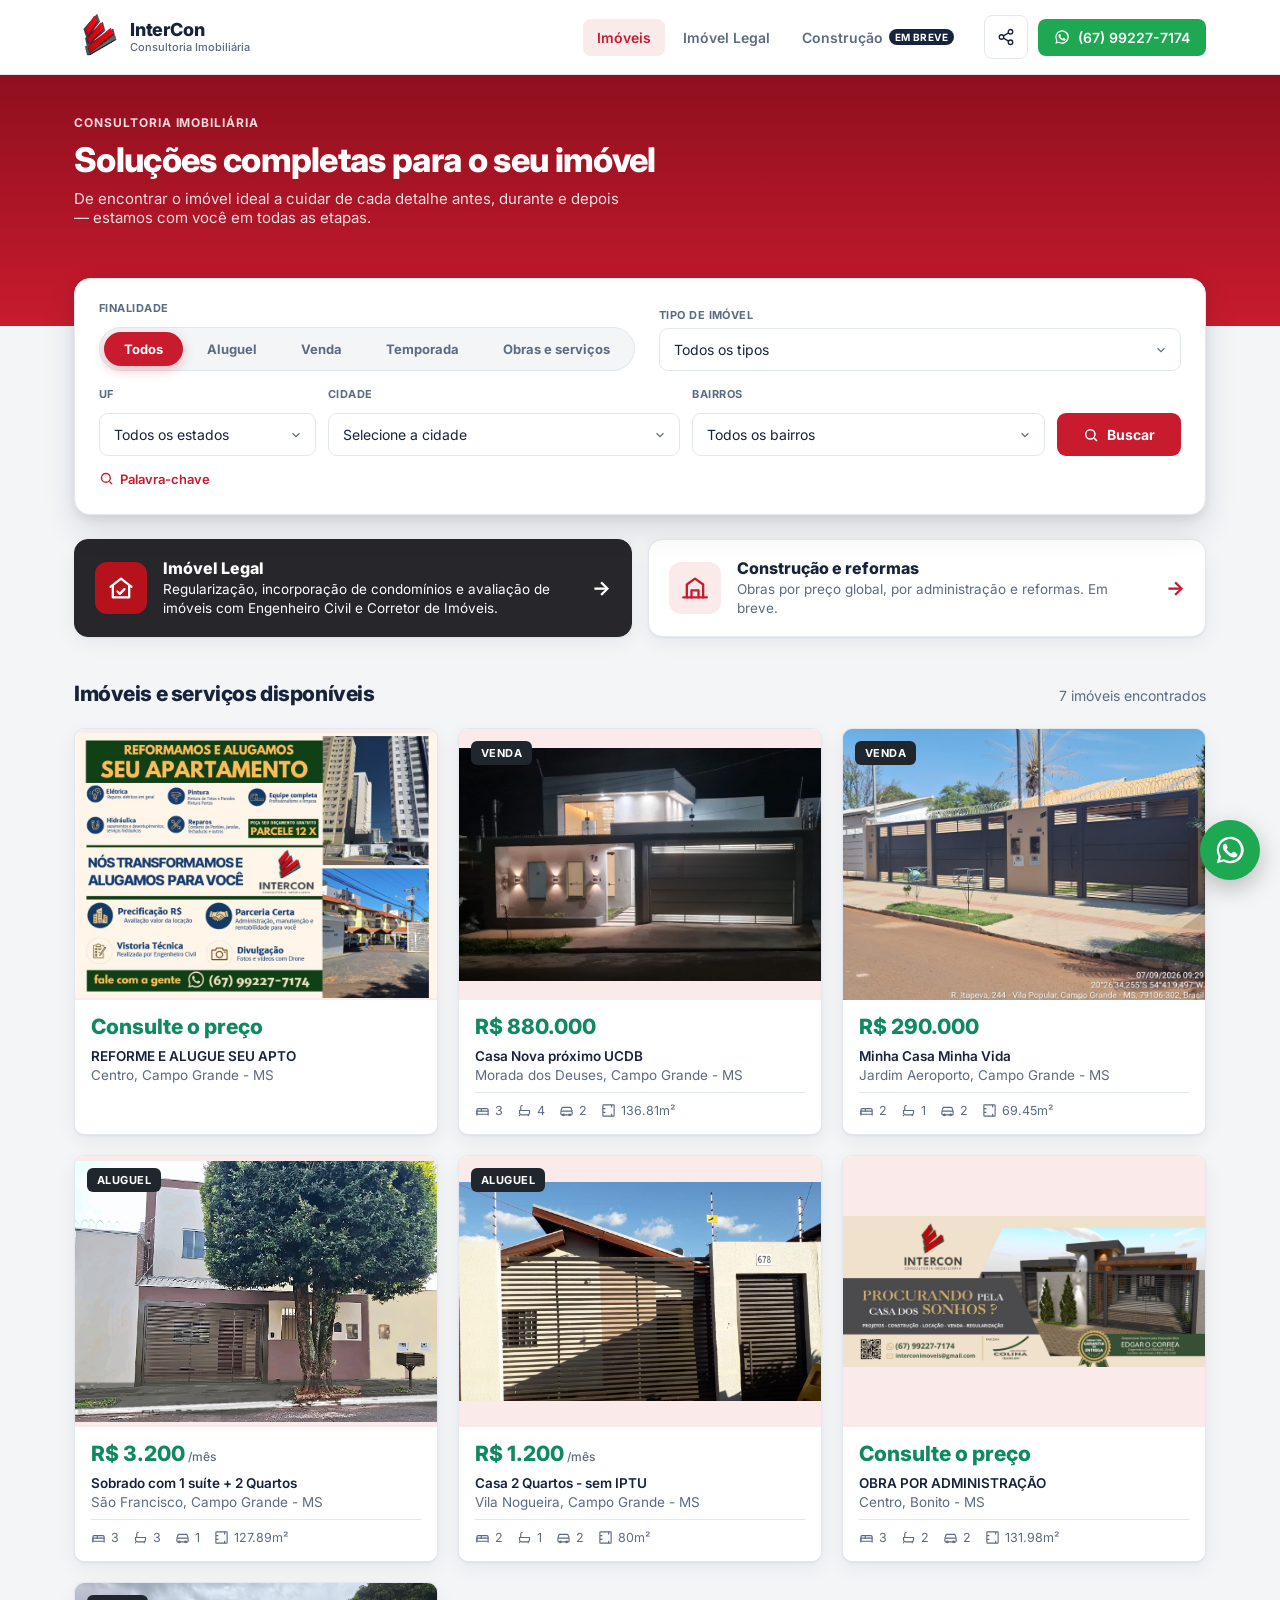
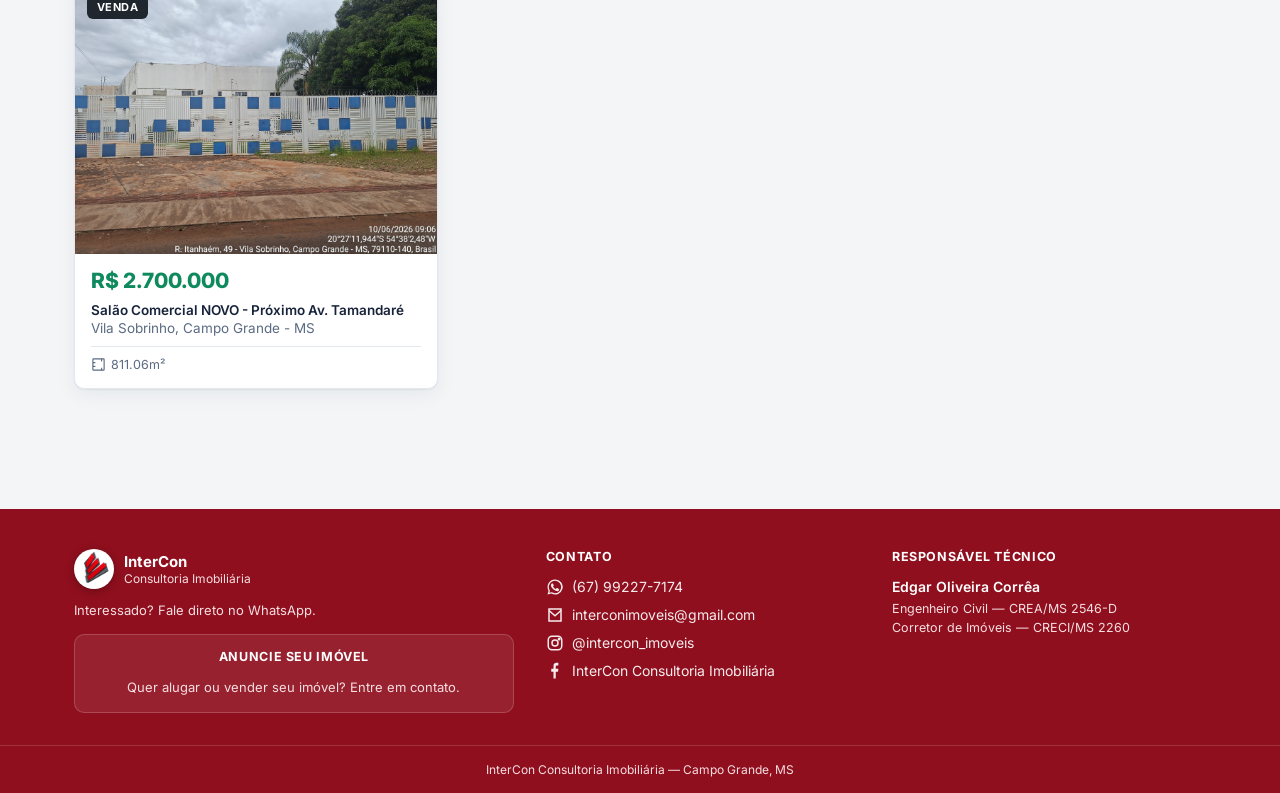
==== commit 1d018cdb: "Cartão Imóvel Legal: cita incorporação de condomínios Co-Authored-By: Claude Opus 5.5 <noreply@anthr" ====
--- a/index.html
+++ b/index.html
@@ -98,7 +98,7 @@
 <div class="promo-strip">
 <a class="promo-card promo-dark" href="imovel-legal.html">
 <div class="promo-icon"><svg viewBox="0 0 24 24"><path d="M3 11 12 4l9 7"/><path d="M5 10v10h14V10"/><path d="m9 15 2 2 4-4"/></svg></div>
-<div><strong>Imóvel Legal</strong><span>Regularização, condomínios e avaliação de imóveis com Engenheiro Civil e Corretor de Imóveis.</span></div>
+<div><strong>Imóvel Legal</strong><span>Regularização, incorporação de condomínios e avaliação de imóveis com Engenheiro Civil e Corretor de Imóveis.</span></div>
 <div class="promo-arrow">→</div>
 </a>
 <a class="promo-card" href="construcao.html">
